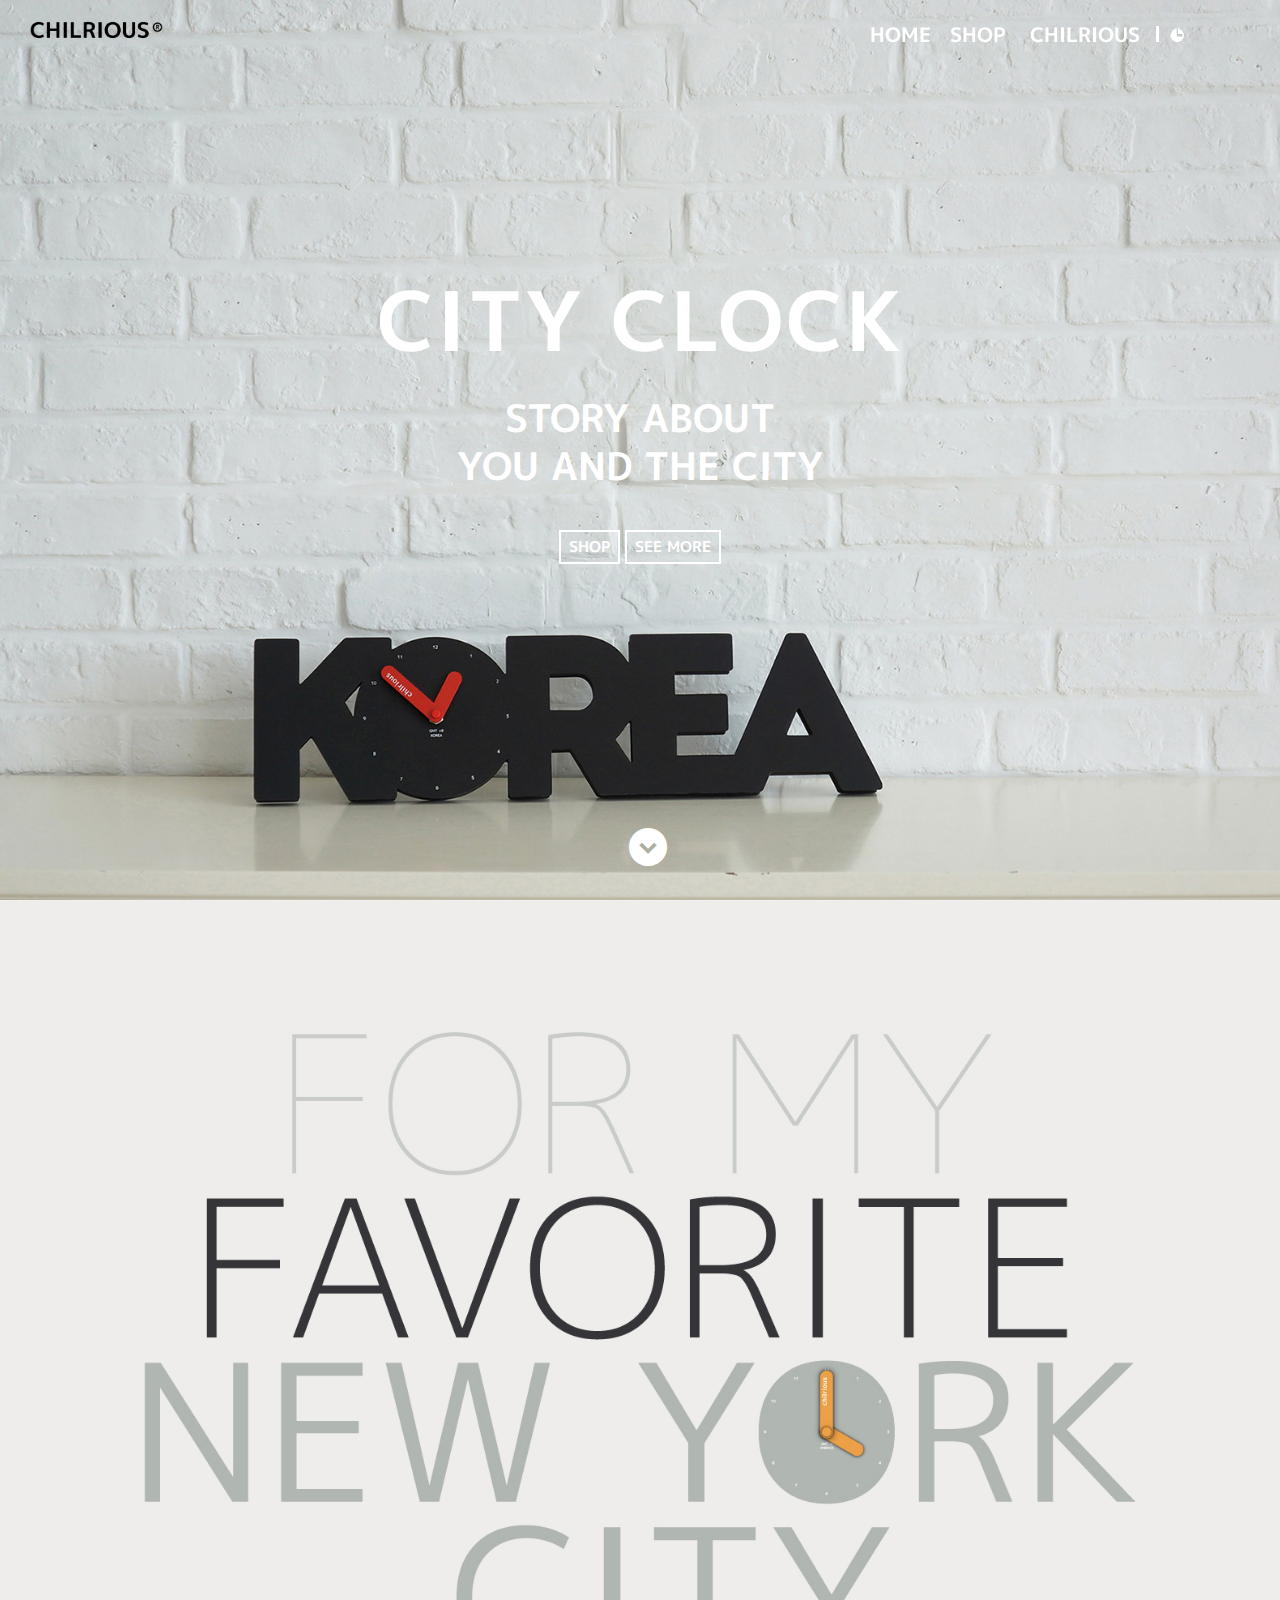
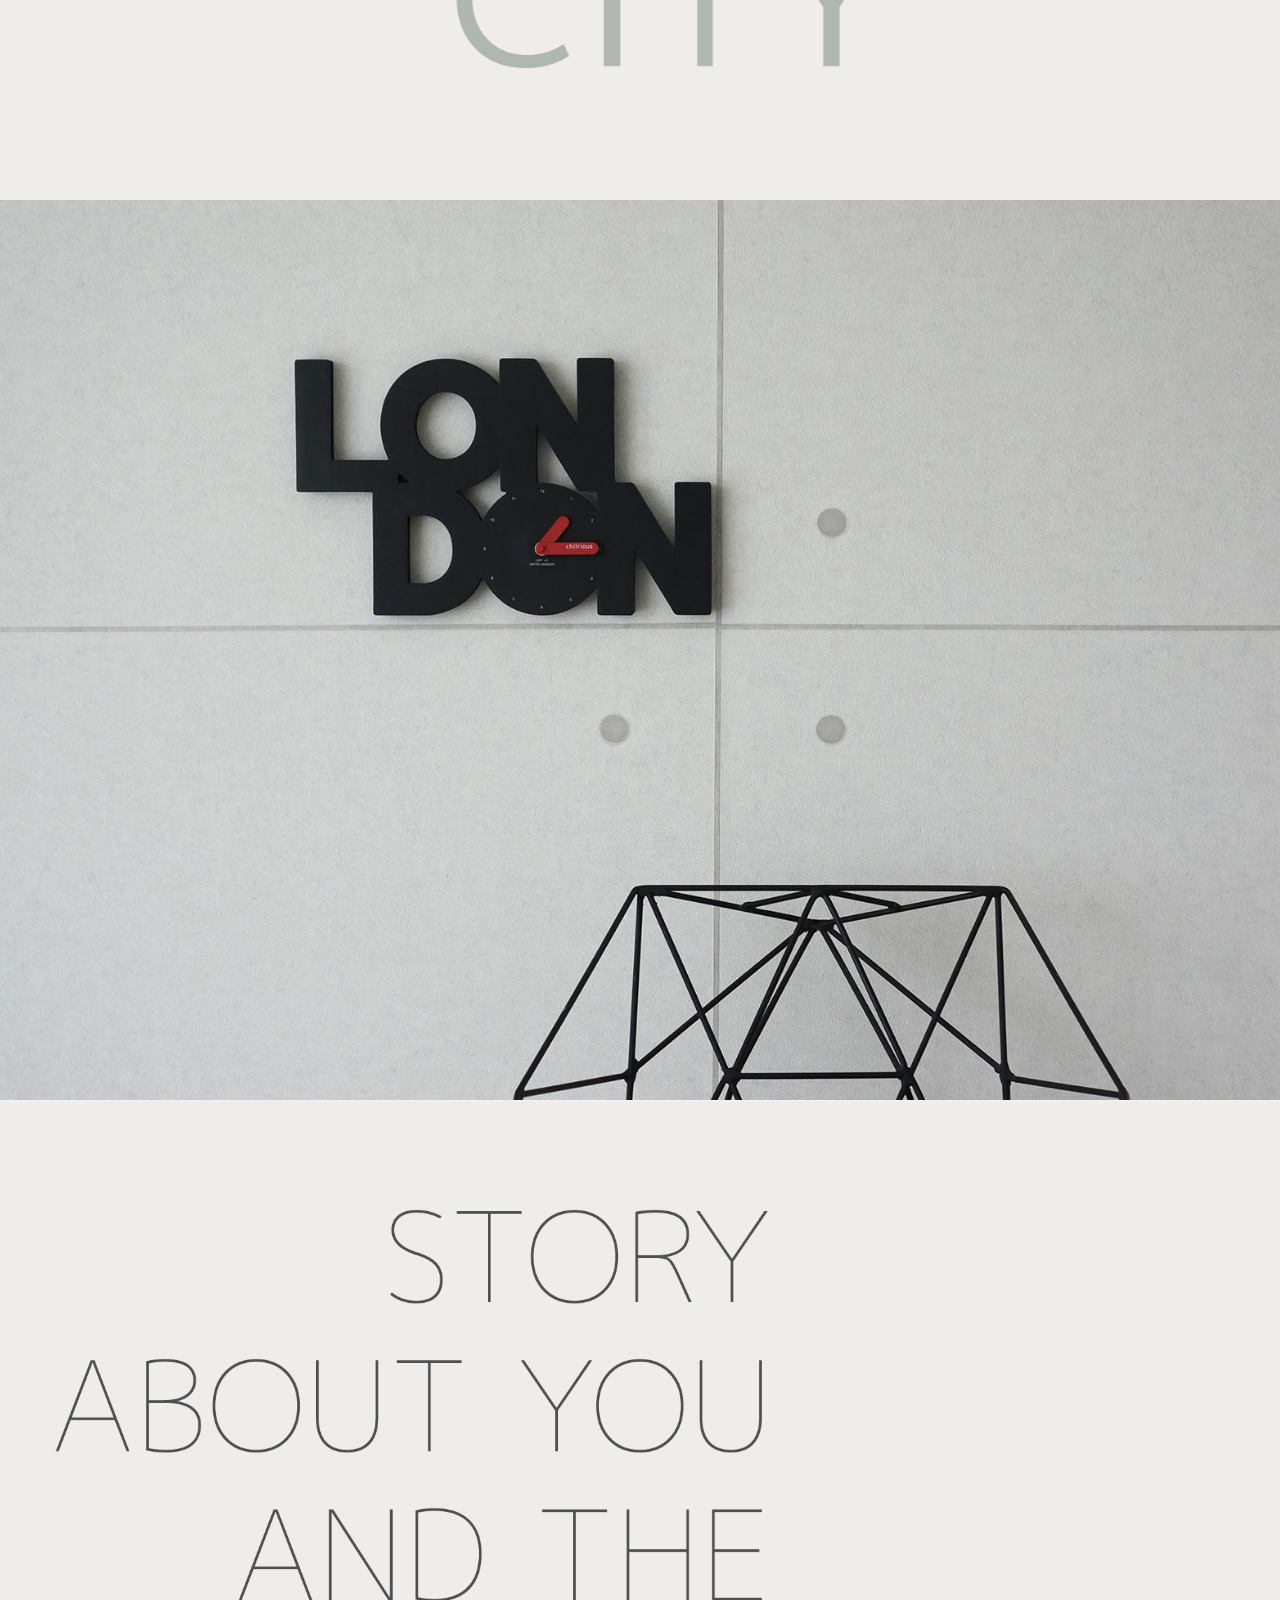
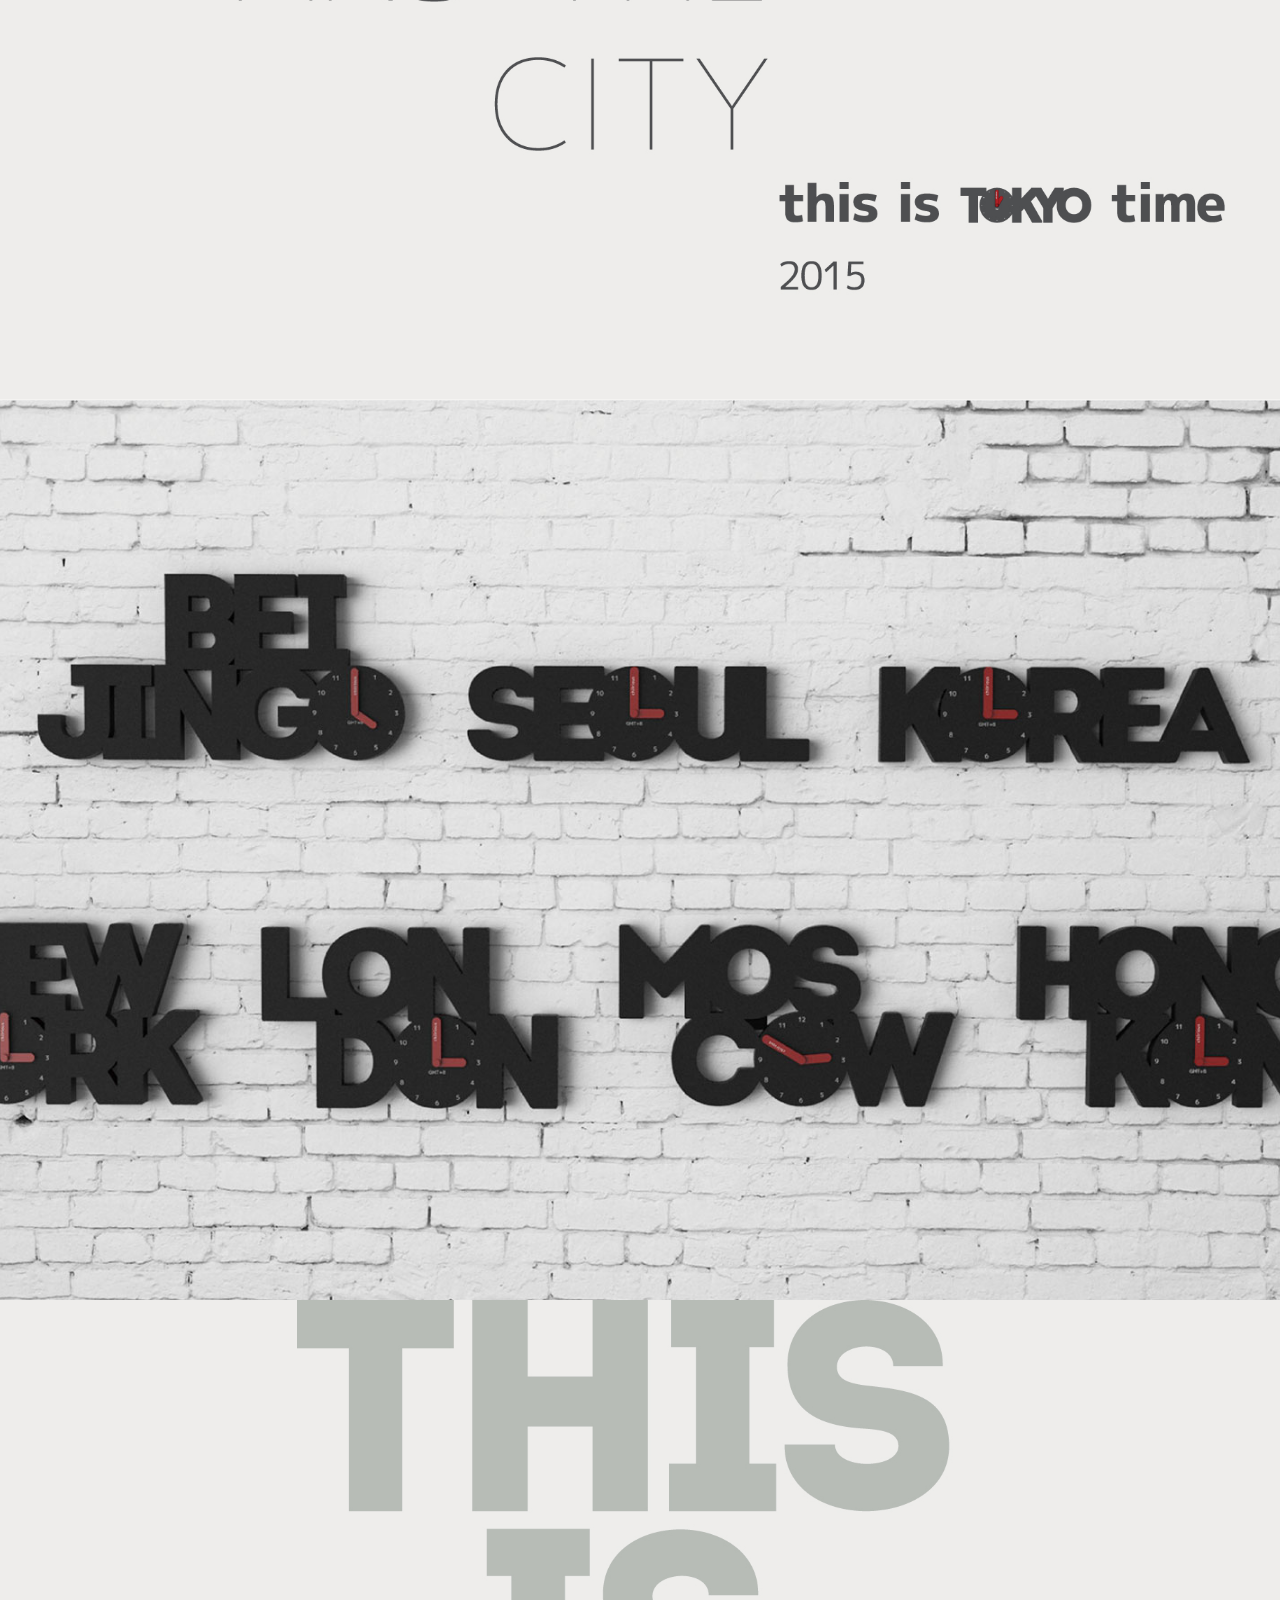
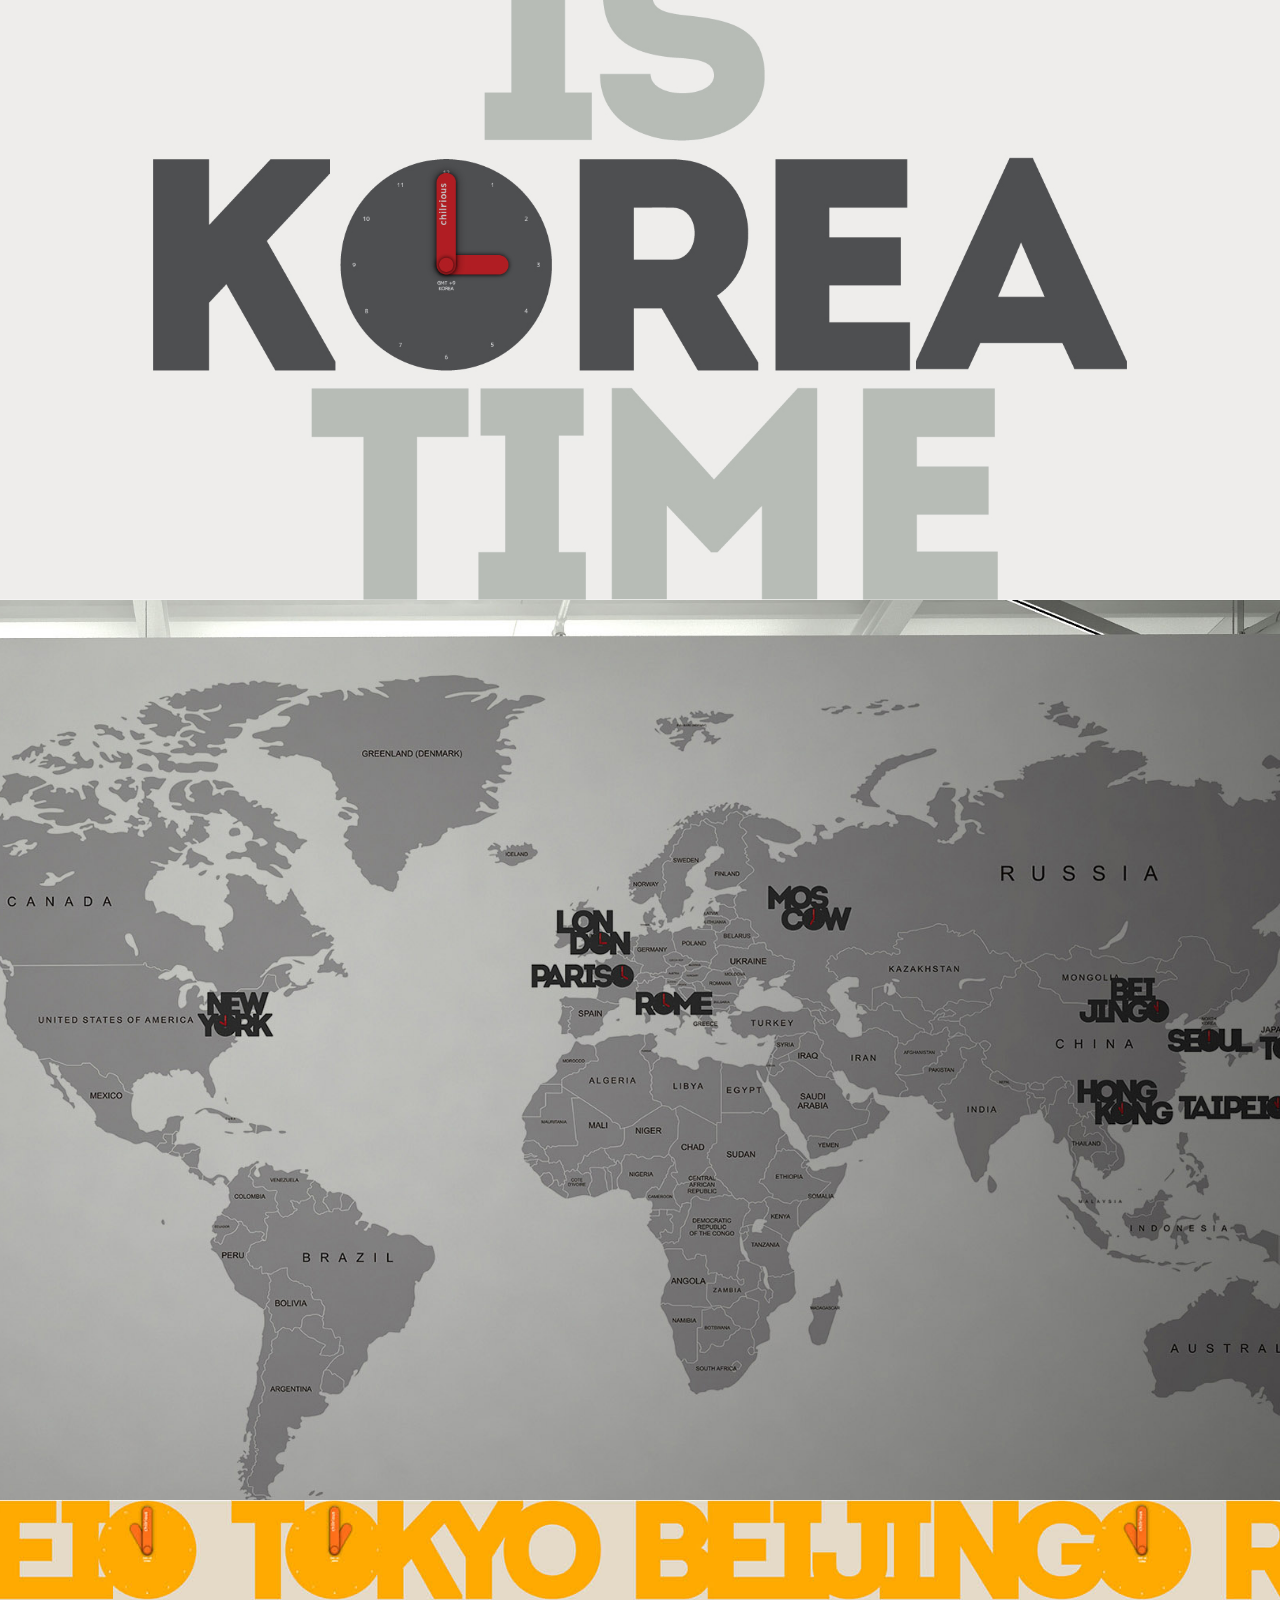
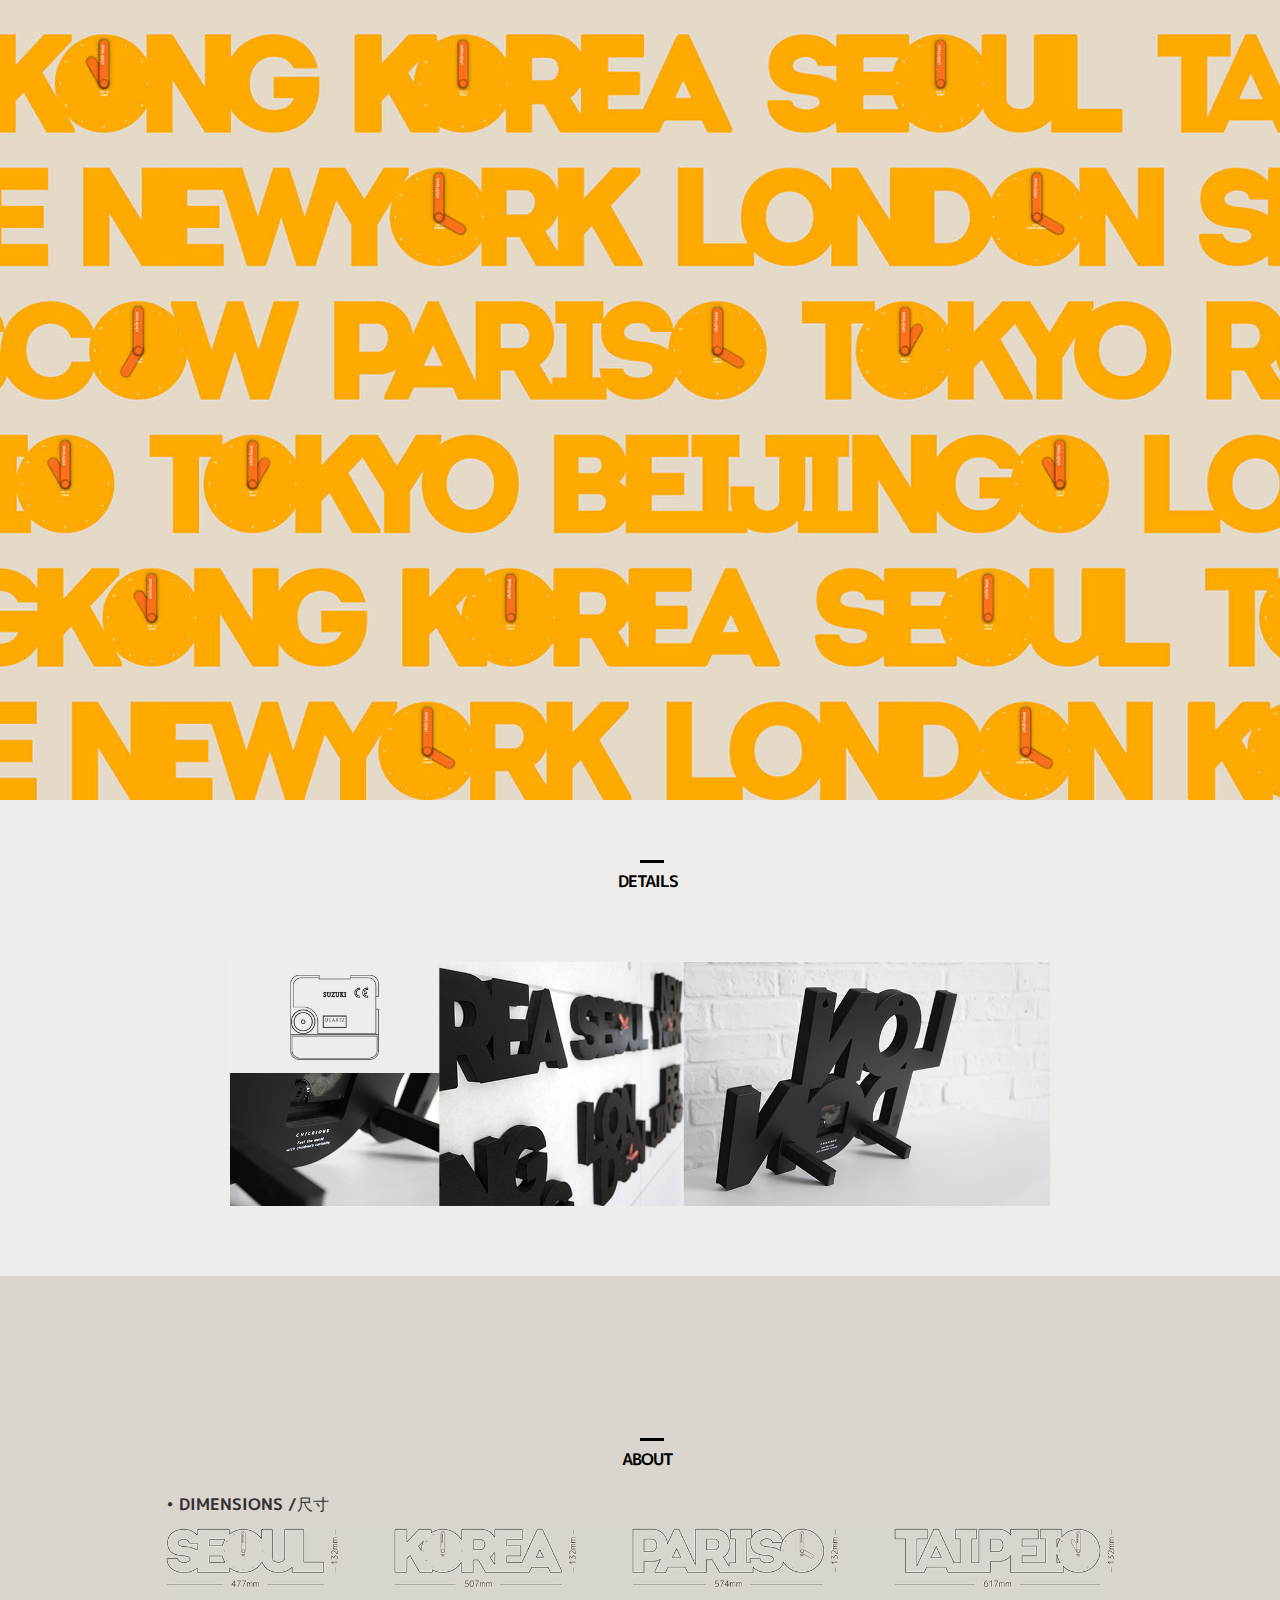
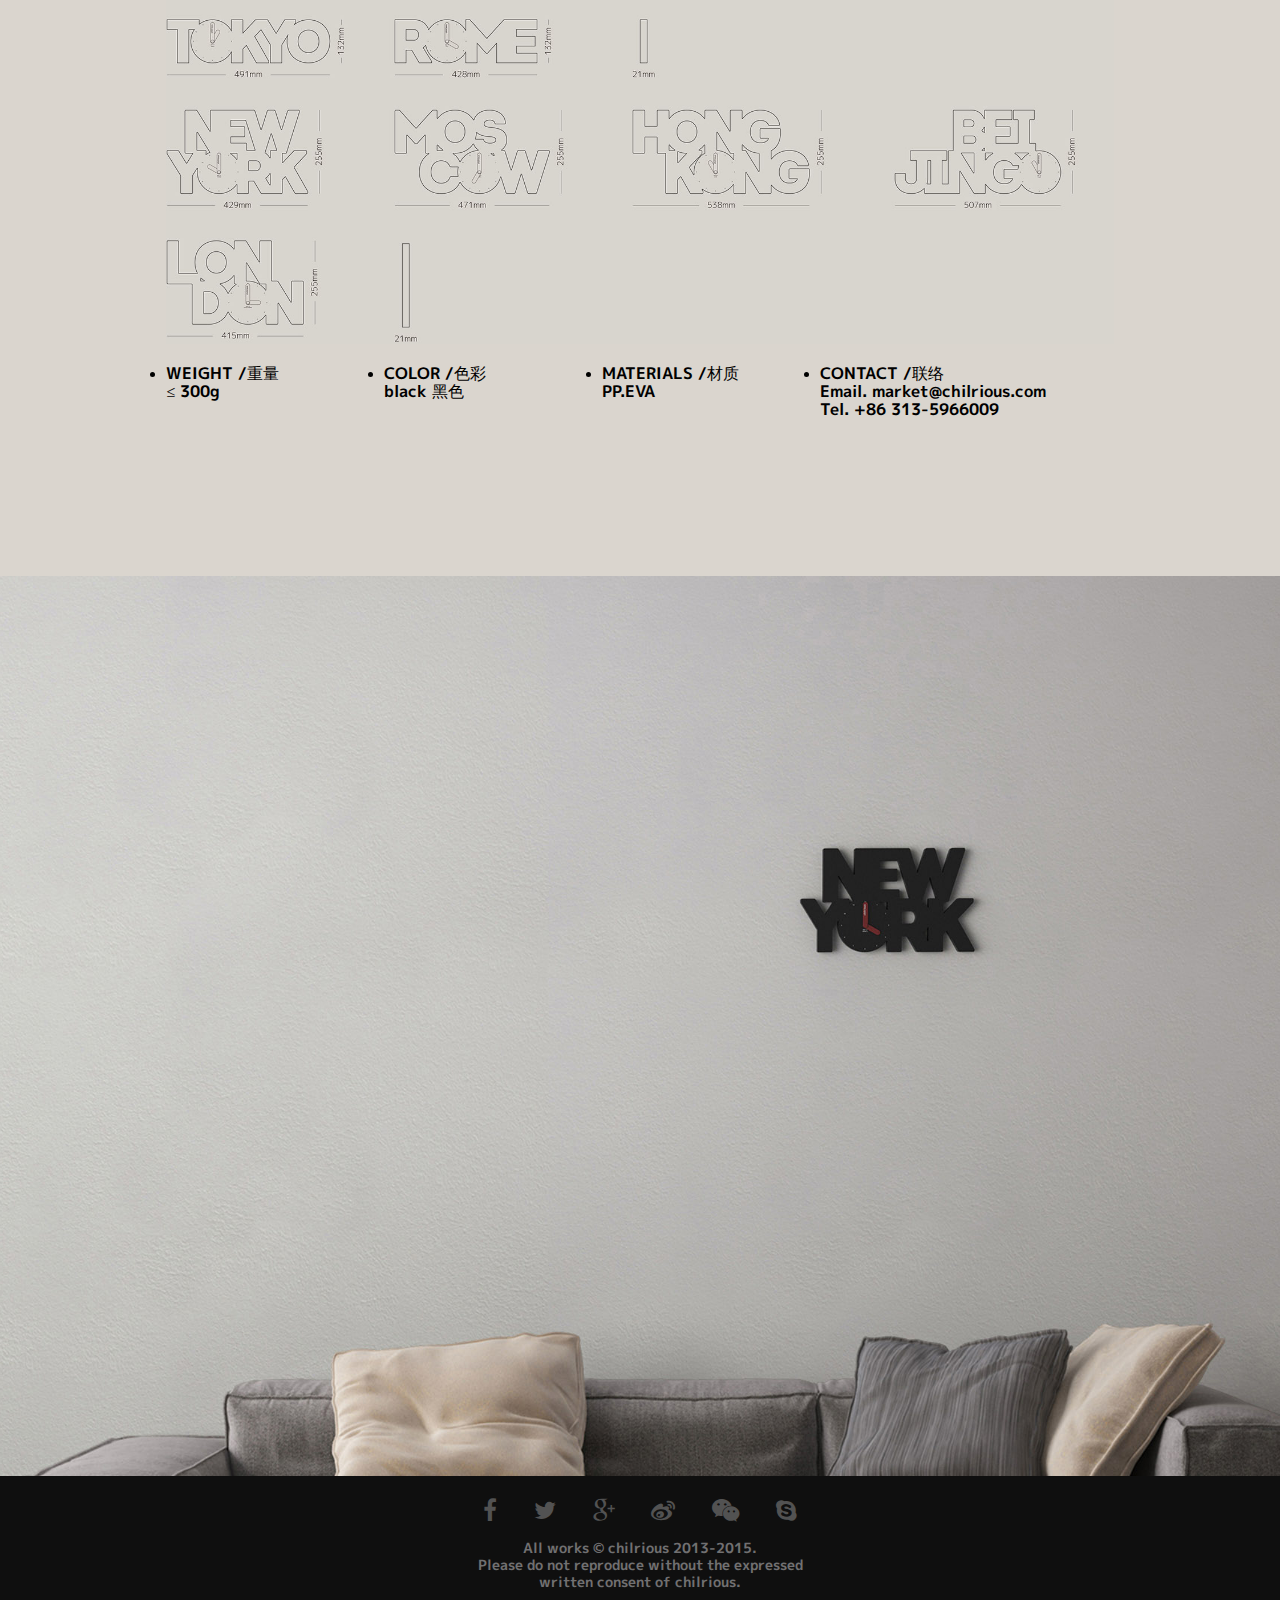
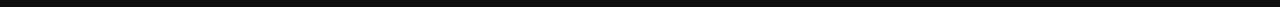
==== cityclock.html @ 3d2ff77b "first commit" ====
<!DOCTYPE html>
<html>
<head>
    <meta charset="UTF-8">
    <title>Chilrious.cityclock</title>
    <meta name="viewport" content="width=device-width, initial-scale=1, maximum-scale=1">

    <link rel="shortcut icon" href="favicon.ico"/>
    <link rel="shortcut icon" href="favicon.jpg"/>

    <link rel="stylesheet" href="styles/fonts.css"/>
    <link rel="stylesheet" href="styles/products.css"/>
    <link rel="stylesheet" href="styles/default.css"/>
    <link rel="stylesheet" href="styles/common.css"/>
</head>
<body>

<header class="product-head">
    <div class="logo"><img src="images/logo.png"></div>
    <ul class="product-navi">
        <li class="go-top"><a href="###">HOME</a></li>
        <li><a href="page.html">SHOP</a></li>
        <li><a href="http://www.chilrious.net">CHILRIOUS</a></li>
        <li><a href="###" class="clock-botton"><img src="images/clock.png"/> </a></li>
    </ul>
</header>

<div class="section section-1">
    <div class="section-1-content">
        <h1>CITY&nbsp;CLOCK</h1>

        <p>STORY ABOUT<br/>YOU AND THE CITY</p>

        <div class="section-1-button">
            <a href="page.html">SHOP</a>
            <a href="http://www.chilrious.net">SEE MORE</a>
        </div>
    </div>
    <p class="scrolldown">
        <a class="smoothscroll"><i class="icon-down-circle"></i></a>
    </p>
</div>
<div class="section section-2"></div>
<div class="section section-3"></div>
<div class="section section-4"></div>
<div class="section section-5"></div>
<div class="section section-6 section-height"></div>
<div class="section section-7"></div>
<div class="section section-8"></div>
<div class="section section-9">
    <h1 class="head-line">&emsp;details</h1>
    <div><img src="images/product-detail.jpg"/></div>
</div>
<div class="section section-10">
    <div class="section-10-content">
        <h1 class="head-line">&emsp;about</h1>
        <h2>&bull; dimensions /尺寸</h2>
        <p><img src="images/dimension-clock.jpg"/></p>
        <ul>
            <li>WEIGHT /重量<br/>&le; 300g</li>
            <li>COLOR /色彩<br/> black 黑色</li>
            <li>MATERIALS /材质<br/>PP.EVA</li>
            <li>CONTACT /联络<br/>Email. market@chilrious.com<br/>Tel. +86 313-5966009</li>

        </ul>
    </div>
</div>
<div class="section section-11 section-bg-bottom"></div>

<footer>

    <div class="row">

        <div class="twelve columns">

            <ul class="social-links">
                <li><a href="###"><i class="fa fa-facebook"></i></a></li>
                <li><a href="###"><i class="fa fa-twitter"></i></a></li>
                <li><a href="###"><i class="fa fa-google-plus"></i></a></li>
                <li><a href="###"><i class="fa fa-weibo"></i></a></li>
                <li><a href="###"><i class="fa fa-wechat"></i></a></li>
                <li><a href="###"><i class="fa fa-skype"></i></a></li>
            </ul>

            <div class="copyright">
                All works © chilrious 2013-2015.<br/>
                Please do not reproduce without the expressed<br/>
                written consent of chilrious.
            </div>

        </div>

        <!--<div id="go-top"><a class="smoothscroll" title="Back to Top" href="#"><i class="icon-up-open"></i></a></div>-->

    </div>

</footer>
<div class="slide-timer" data-switch=false>
    <ul class="timer-list">
    </ul>
</div>

<script src="scripts/jquery-1.10.2.min.js"></script>
<script src="scripts/jquery.fullPage.min.js"></script>
<script src="scripts/product.js"></script>
</body>
</html>
---- styles/fonts.css ----
/* Generated by Font Squirrel (http://www.fontsquirrel.com) */

/*
 * Open Sans
================================================================================ */
@font-face {
    font-family: 'mplus-1p-bold';
    src: url('fonts/mplus/mplus-1p-bold.eot');
    src: url('fonts/mplus/mplus-1p-bold.eot?#iefix') format('embedded-opentype'),
         url('fonts/mplus/mplus-1p-bold.woff') format('woff'),
         url('fonts/mplus/mplus-1p-bold.ttf') format('truetype');
    font-weight: normal;
    font-style: normal;
}



/*
 * FIXED for Font-Face Chrome Rendering
================================================================================ */
@media screen and (-webkit-min-device-pixel-ratio:0) {

   @font-face {
   font-family: 'opensans-semibold';
   src: url('fonts/opensans/OpenSans-Semibold-webfont.svg#open_sanssemibold') format('svg');
   }

   @font-face {
   font-family: 'opensans-bold';
   src: url('fonts/opensans/OpenSans-Bold-webfont.svg#open_sansbold') format('svg');
   }

}
---- styles/products.css ----
html,body {
    height: 100%;
}

body{
    font-family: 'mplus-1p-bold','SimHei';
}


/* section 通用 */
.section{
    width: 100%;
    height: 100%;
    text-align: center;
    background-size: cover;
    background-position: center;
    overflow: hidden;
    background-repeat: no-repeat;
}
.section-height {
    background-size: auto 100%;
}
.section-bg-bottom {
    background-position: center bottom;
}


.section h1{
    font-family: 'mplus-1p-bold','SimHei';
    font-size: 56px;
    color: #fff;
}
.section p{
    font-family: 'mplus-1p-bold','SimHei';
    font-size: 28px;
    line-height: 36px;
    margin-top: 40px;

}

/* section 1 */
.section-1{
    position: relative;
    background-image: url(../images/section-1-bg.jpg);
    color: #fff;
}
.section-1-content {
    position: absolute;
    top:0;
    bottom: 0;
    left: 0;
    right: 0;
    margin: auto;
    height: 300px;
}
.section-1 h1{
    letter-spacing: 2px;
    font-size: 82px;
    color: #fff;
}
.section-1 p {
    margin-top: 52px;
    font-size: 38px;
    line-height: 48px;
}
.section-1 .scrolldown {
    position: absolute;
    bottom: 0;
    left: 50%;
    right: 50%;
}
.section-1 .scrolldown .smoothscroll {
    position: relative;
    left: -19px;
}
.section-1-button{
    margin-top: 40px;
}
.section-1-button a{
    font-family: 'mplus-1p-bold';
    display: inline-block;
    font-weight: 300;
    padding: 0 8px;
    background-color: transparent;
    border: 2px solid #fff;
    color: #fff;
}
.section-1-button button:hover{
    background-color: transparent;
}

/* section 2 */
.section-2{
    background-image: url(../images/section-2-bg.jpg);
    color: #fff;
}
/* section 3 */
.section-3{
    background-image: url(../images/section-3-bg.jpg);
    color: #fff;
}
/* section 4 */
.section-4{
    position: relative;
    background-image: url(../images/section-4-bg.jpg);
    color: #fff;
}
.section-5{
    cursor: pointer;
    background-image: url(../images/section-5-bg.jpg);
}
.section-6{
    cursor: pointer;
    background-image: url(../images/section-6-bg.jpg);
    background-color: #eeedeb;
}
.section-7{
    background-image: url(../images/section-7-bg.jpg);
}
.section-8{
    background-image: url(../images/section-8-bg.jpg);
}
.section-9{
    height: auto;
    background: #eeedeb;
}
.section-9 div {
    width: 64%;
    margin: 60px auto;
}

.section-10{
    display: table;
    background: #dad5ce;
}
.section-10-content {
    display: table-cell;
    vertical-align: middle;
    text-align: left;

    overflow: hidden;
}
.section-10-content>*{
    width: 74%;
    margin-left: auto;
    margin-right: auto;
}

h1.head-line {
    position: relative;
    margin: 60px auto 6px auto;
    font-size: 16px;
    color: #000;
    text-align: center!important;
    text-transform: uppercase;
}
h1.head-line:before {
    position: absolute;
    top: 0;
    left: 50%;
    right: 50%;
    margin: auto;
    display: block;
    content: " ";
    width: 24px;
    height: 3px;
    background-color: #000;
}
.section-10 h1.head-line {
    margin-top: 16px;
}
.section-10 h2 {
    font-size: 16px;
    margin-top: 6px;
    text-transform: uppercase;
    font-family: 'mplus-1p-bold','SimHei';
}
.section-10 p {
    margin-top: 0;
    margin-bottom: 0;
}
.section-10 p img {
    width: 100%;
    height: auto;
}
.section-10 ul {
    list-style-type: disc;
    color: #000;
    font-family: 'mplus-1p-bold','SimHei';
}
.section-10 ul li {
    float: left;
    font-size: 16px;
    width: 23%;
}
.section-10 ul li:last-child {
    width: 30%;
}
.section-11{
    background-image: url(../images/section-11-bg.jpg);
}
/* footer */
body footer{
    width: 100%;
    background-color: #0f0f0f;

}
---- styles/default.css ----
/*
=====================================================================
*   Ceevee v1.0 Default Stylesheet
*   url: styleshout.com
*   03-17-2014
=====================================================================

TOC:
a. Webfonts and Icon fonts
b. Reset
c. Default Styles
   1. Basic
   2. Typography
   3. Links
   4. Images
   5. Buttons
   6. Forms
d. Grid
e. Others
   1. Clearing
   2. Misc

=====================================================================  */

/* ------------------------------------------------------------------ */
/* a. Webfonts and Icon fonts
 ------------------------------------------------------------------ */

@import url("fonts.css");
@import url("fontello/css/fontello.css");
@import url("font-awesome/css/font-awesome.min.css");

/* ------------------------------------------------------------------
/* b. Reset
      Adapted from:
      Normalize.css - https://github.com/necolas/normalize.css/
      HTML5 Doctor Reset - html5doctor.com/html-5-reset-stylesheet/
/* ------------------------------------------------------------------ */

html, body, div, span, object, iframe,
h1, h2, h3, h4, h5, h6, p, blockquote, pre,
abbr, address, cite, code,
del, dfn, em, img, ins, kbd, q, samp,
small, strong, sub, sup, var,
b, i,
dl, dt, dd, ol, ul, li,
fieldset, form, label, legend,
table, caption, tbody, tfoot, thead, tr, th, td,
article, aside, canvas, details, figcaption, figure,
footer, header, hgroup, menu, nav, section, summary,
time, mark, audio, video {
   margin: 0;
   padding: 0;
   border: 0;
   outline: 0;
   font-size: 100%;
   vertical-align: baseline;
   background: transparent;
}

article,aside,details,figcaption,figure,
footer,header,hgroup,menu,nav,section {
   display: block;
}

audio,
canvas,
video {
   display: inline-block;
}

audio:not([controls]) {
   display: none;
   height: 0;
}

[hidden] { display: none; }

code, kbd, pre, samp {
   font-family: monospace, serif;
   font-size: 1em;
}

pre {
   white-space: pre;
   white-space: pre-wrap;
   word-wrap: break-word;
}

blockquote, q { quotes: &#8220 &#8220; }

blockquote:before, blockquote:after,
q:before, q:after {
   content: '';
   content: none;
}

ins {
   background-color: #ff9;
   color: #000;
   text-decoration: none;
}

mark {
   background-color: #A7F4F6;
   color: #555;
}

del { text-decoration: line-through; }

abbr[title], dfn[title] {
   border-bottom: 1px dotted;
   cursor: help;
}

table {
   border-collapse: collapse;
   border-spacing: 0;
}


/* ------------------------------------------------------------------ */
/* c. Default and Basic Styles
      Adapted from:
      Skeleton CSS Framework - http://www.getskeleton.com/
      Typeplate Typographic Starter Kit - http://typeplate.com/
/* ------------------------------------------------------------------ */

/*  1. Basic  ------------------------------------------------------- */

*,
*:before,
*:after {
   -moz-box-sizing: border-box;
   -webkit-box-sizing: border-box;
   box-sizing: border-box;
}

html {
   font-size: 62.5%;
   -webkit-font-smoothing: antialiased;
}

body {
   background: #fff;
   font-family: 'opensans-regular', sans-serif;
   font-weight: normal;
   font-size: 15px;
   line-height: 30px;
	color: #838C95;

   -webkit-font-smoothing: antialiased; /* Fix for webkit rendering */
	-webkit-text-size-adjust: 100%;
}

/*  2. Typography
       Vertical rhythm with leading derived from 6
--------------------------------------------------------------------- */

h1, h2, h3, h4, h5, h6 {
   color: #313131;
	font-family: 'mplus-1p-bold', sans-serif;
   font-weight: normal;
}
h1 a, h2 a, h3 a, h4 a, h5 a, h6 a { font-weight: inherit; }
h1 { font-size: 38px; line-height: 42px; margin-bottom: 12px; letter-spacing: -1px; }
h2 { font-size: 28px; line-height: 36px; margin-bottom: 6px; }
h3 { font-size: 22px; line-height: 30px; margin-bottom: 12px; }
h4 { font-size: 20px; line-height: 30px; margin-bottom: 6px; }
h5 { font-size: 18px; line-height: 30px; }
h6 { font-size: 14px; line-height: 30px; }
.subheader { }

p { margin: 0 0 30px 0; }
p img { margin: 0; }
p.lead {
   font: 19px/36px 'opensans-light', sans-serif;
   margin-bottom: 18px;
}

/* for 'em' and 'strong' tags, font-size and line-height should be same with
the body tag due to rendering problems in some browsers */
em { font: 15px/30px 'opensans-italic', sans-serif; }
strong, b { font: 15px/30px 'opensans-bold', sans-serif; }
small { font-size: 11px; line-height: inherit; }

/*	Blockquotes */
blockquote {
   margin: 30px 0px;
   padding-left: 40px;
   position: relative;
}
blockquote:before {
   content: "\201C";
   opacity: 0.45;
   font-size: 80px;
   line-height: 0px;
   margin: 0;
   font-family: arial, sans-serif;

   position: absolute;
   top:  30px;
	left: 0;
}
blockquote p {
   font-family: 'librebaskerville-italic', serif;
   padding: 0;
   font-size: 18px;
   line-height: 36px;
}
blockquote cite {
   display: block;
   font-size: 12px;
   font-style: normal;
   line-height: 18px;
}
blockquote cite:before { content: "\2014 \0020"; }
blockquote cite a,
blockquote cite a:visited { color: #8B9798; border: none }

/* ---------------------------------------------------------------------
/*  Pull Quotes Markup
/*
    <aside class="pull-quote">
		<blockquote>
			<p></p>
		</blockquote>
	 </aside>
/*
/* --------------------------------------------------------------------- */
.pull-quote {
   position: relative;
	padding: 18px 30px 18px 0px;
}
.pull-quote:before,
.pull-quote:after {
	height: 1em;
	opacity: 0.45;
	position: absolute;
	font-size: 80px;
   font-family: Arial, Sans-Serif;
}
.pull-quote:before {
	content: "\201C";
	top:  33px;
	left: 0;
}
.pull-quote:after {
	content: '\201D';
	bottom: -33px;
	right: 0;
}
.pull-quote blockquote {
   margin: 0;
}
.pull-quote blockquote:before {
   content: none;
}

/* Abbreviations */
abbr {
   font-family: 'opensans-bold', sans-serif;
	font-variant: small-caps;
	text-transform: lowercase;
   letter-spacing: .5px;
	color: gray;
}
abbr:hover { cursor: help; }

/* drop cap */
.drop-cap:first-letter {
	float: left;
	margin: 0;
	padding: 14px 6px 0 0;
	font-size: 84px;
	font-family: /* Copperplate */ 'opensans-bold', sans-serif;
   line-height: 60px;
	text-indent: 0;
	background: transparent;
	color: inherit;
}

hr { border: solid #E3E3E3; border-width: 1px 0 0; clear: both; margin: 11px 0 30px; height: 0; }


/*  3. Links  ------------------------------------------------------- */

a {
   text-decoration: none;
   outline: 0;
   color: #fff;

   -webkit-transition: color .3s ease-in-out;
   -moz-transition: color .3s ease-in-out;
   -o-transition: color .3s ease-in-out;
   transition: color .3s ease-in-out;
}
a:hover { color: #313131; }
p a, p a:visited { line-height: inherit; }


/*  4. List  --------------------------------------------------------- */

ul, ol { margin-bottom: 24px; margin-top: 12px; }
ul { list-style: none outside; }
ol { list-style: decimal; }
ol, ul.square, ul.circle, ul.disc { margin-left: 30px; }
ul.square { list-style: square outside; }
ul.circle { list-style: circle outside; }
ul.disc { list-style: disc outside; }
ul ul, ul ol,
ol ol, ol ul { margin: 6px 0 6px 30px; }
ul ul li, ul ol li,
ol ol li, ol ul li { margin-bottom: 6px; }
li { line-height: 18px; margin-bottom: 12px; }
ul.large li { }
li p { }

/* ---------------------------------------------------------------------
/*  Stats Tab Markup

    <ul class="stats-tabs">
		<li><a href="#">[value]<b>[name]</b></a></li>
	 </ul>

    Extend this object into your markup.
/*
/* --------------------------------------------------------------------- */
.stats-tabs {
   padding: 0;
   margin: 24px 0;
}
.stats-tabs li {
	display: inline-block;
	margin: 0 10px 18px 0;
	padding: 0 10px 0 0;
	border-right: 1px solid #ccc;
}
.stats-tabs li:last-child {
	margin: 0;
	padding: 0;
	border: none;
}
.stats-tabs li a {
	display: inline-block;
	font-size: 22px;
	font-family: 'opensans-bold', sans-serif;
   border: none;
   color: #313131;
}
.stats-tabs li a:hover {
   color:#11ABB0;
}
.stats-tabs li a b {
	display: block;
	margin: 6px 0 0 0;
	font-size: 13px;
	font-family: 'opensans-regular', sans-serif;
   color: #8B9798;
}

/* definition list */
dl { margin: 12px 0; }
dt { margin: 0; color:#11ABB0; }
dd { margin: 0 0 0 20px; }

/* Lining Definition Style Markup */
.lining dt,
.lining dd {
	display: inline;
	margin: 0;
}
.lining dt + dt:before,
.lining dd + dt:before {
	content: "\A";
	white-space: pre;
}
.lining dd + dd:before {
	content: ", ";
}
.lining dd:before {
	content: ": ";
	margin-left: -0.2em;
}

/* Dictionary Definition Style Markup */
.dictionary-style dt {
	display: inline;
	counter-reset: definitions;
}
.dictionary-style dt + dt:before {
	content: ", ";
	margin-left: -0.2em;
}
.dictionary-style dd {
	display: block;
	counter-increment: definitions;
}
.dictionary-style dd:before {
	content: counter(definitions, decimal) ". ";
}

/* Pagination */
.pagination {
   margin: 36px auto;
   text-align: center;
}
.pagination ul li {
   display: inline-block;
   margin: 0;
   padding: 0;
}
.pagination .page-numbers {
   font: 15px/18px 'opensans-bold', sans-serif;
   display: inline-block;
   padding: 6px 10px;
   margin-right: 3px;
   margin-bottom: 6px;
	color: #6E757C;
	background-color: #E6E8EB;

	-webkit-transition: all 200ms ease-in-out;
	-moz-transition: all 200ms ease-in-out;
	-o-transition: all 200ms ease-in-out;
	-ms-transition: all 200ms ease-in-out;
	transition: all 200ms ease-in-out;

   -moz-border-radius: 3px;
   -webkit-border-radius: 3px;
   -khtml-border-radius: 3px;
	border-radius: 3px;
}
.pagination .page-numbers:hover {
   background: #838A91;
   color: #fff;
}
.pagination .current,
.pagination .current:hover {
   background-color: #11ABB0;
   color: #fff;
}
.pagination .inactive,
.pagination .inactive:hover {
   background-color: #E6E8EB;
	color: #A9ADB2;
}
.pagination .prev, .pagination .next {}

/*  5. Images  --------------------------------------------------------- */

img {
   max-width: 100%;
   height: auto;
}
img.pull-right { margin: 12px 0px 0px 18px; }
img.pull-left { margin: 12px 18px 0px 0px; }

/*  6. Buttons  --------------------------------------------------------- */

.button,
.button:visited,
button,
input[type="submit"],
input[type="reset"],
input[type="button"] {
   font: 16px/30px 'opensans-bold', sans-serif;
   background: #11ABB0;
   display: inline-block;
	text-decoration: none;
   letter-spacing: 0;
   color: #fff;
	padding: 12px 20px;
	margin-bottom: 18px;
   border: none;
   cursor: pointer;
   height: auto;

   -webkit-transition: all .2s ease-in-out;
	-moz-transition: all .2s ease-in-out;
	-o-transition: all .2s ease-in-out;
	-ms-transition: all .2s ease-in-out;
	transition: all .2s ease-in-out;

   -moz-border-radius: 3px;
   -webkit-border-radius: 3px;
   -khtml-border-radius: 3px;
   border-radius: 3px;
}

.button:hover,
button:hover,
input[type="submit"]:hover,
input[type="reset"]:hover,
input[type="button"]:hover {
   background: #3d4145;
   color: #fff;
}

.button:active,
button:active,
input[type="submit"]:active,
input[type="reset"]:active,
input[type="button"]:active {
   background: #3d4145;
   color: #fff;
}

.button.full-width,
button.full-width,
input[type="submit"].full-width,
input[type="reset"].full-width,
input[type="button"].full-width {
	width: 100%;
	padding-left: 0 !important;
	padding-right: 0 !important;
	text-align: center;
}

/* Fix for odd Mozilla border & padding issues */
button::-moz-focus-inner,
input::-moz-focus-inner {
    border: 0;
    padding: 0;
}


/*  7. Forms  --------------------------------------------------------- */

form { margin-bottom: 24px; }
fieldset { margin-bottom: 24px; }

input[type="text"],
input[type="password"],
input[type="email"],
textarea,
select {
   display: block;
   padding: 18px 15px;
   margin: 0 0 24px 0;
   border: 0;
   outline: none;
   vertical-align: middle;
   min-width: 225px;
	max-width: 100%;
   font-size: 15px;
   line-height: 24px;
	color: #647373;
	background: #D3D9D9;

}

/* select { padding: 0;
   width: 220px;
   } */

input[type="text"]:focus,
input[type="password"]:focus,
input[type="email"]:focus,
textarea:focus {
   color: #B3B7BC;
	background-color: #3d4145;
}

textarea { min-height: 220px; }

label,
legend {
   font: 16px/24px 'opensans-bold', sans-serif;
	margin: 12px 0;
   color: #3d4145;
   display: block;
}
label span,
legend span {
	color: #8B9798;
   font: 14px/24px 'opensans-regular', sans-serif;
}

input[type="checkbox"],
input[type="radio"] {
    font-size: 15px;
    color: #737373;
}

input[type="checkbox"] { display: inline; }

/* ------------------------------------------------------------------ */
/* d. Grid
---------------------------------------------------------------------
   gutter = 40px.
/* ------------------------------------------------------------------ */

/* default
--------------------------------------------------------------- */
.row {
   width: 96%;
   max-width: 1020px;
   margin: 0 auto;
}
/* fixed width for IE8 */
.ie .row { width: 1000px ; }

.narrow .row { max-width: 980px; }

.row .row { width: auto; max-width: none; margin: 0 -20px; }

/* row clearing */
.row:before,
.row:after {
    content: " ";
    display: table;
}
.row:after {
    clear: both;
}

.column, .columns {
   position: relative;
   padding: 0 20px;
   min-height: 1px;
   float: left;
}
.column.centered, .columns.centered  {
    float: none;
    margin: 0 auto;
}

/* removed gutters */
.row.collapsed > .column,
.row.collapsed > .columns,
.column.collapsed, .columns.collapsed  { padding: 0; }

[class*="column"] + [class*="column"]:last-child { float: right; }
[class*="column"] + [class*="column"].end { float: right; }

/* column widths */
.row .one         { width: 8.33333%; }
.row .two         { width: 16.66667%; }
.row .three       { width: 25%; }
.row .four        { width: 33.33333%; }
.row .five        { width: 41.66667%; }
.row .six         { width: 50%; }
.row .seven       { width: 58.33333%; }
.row .eight       { width: 66.66667%; }
.row .nine        { width: 75%; }
.row .ten         { width: 83.33333%; }
.row .eleven      { width: 91.66667%; }
.row .twelve      { width: 100%; }

/* Offsets */
.row .offset-1    { margin-left: 8.33333%; }
.row .offset-2    { margin-left: 16.66667%; }
.row .offset-3    { margin-left: 25%; }
.row .offset-4    { margin-left: 33.33333%; }
.row .offset-5    { margin-left: 41.66667%; }
.row .offset-6    { margin-left: 50%; }
.row .offset-7    { margin-left: 58.33333%; }
.row .offset-8    { margin-left: 66.66667%; }
.row .offset-9    { margin-left: 75%; }
.row .offset-10   { margin-left: 83.33333%; }
.row .offset-11   { margin-left: 91.66667%; }

/* Push/Pull */
.row .push-1      { left: 8.33333%; }
.row .pull-1      { right: 8.33333%; }
.row .push-2      { left: 16.66667%; 	}
.row .pull-2      { right: 16.66667%; }
.row .push-3      { left: 25%; }
.row .pull-3      { right: 25%;	}
.row .push-4      { left: 33.33333%; }
.row .pull-4      { right: 33.33333%; }
.row .push-5      { left: 41.66667%; }
.row .pull-5      { right: 41.66667%; }
.row .push-6      { left: 50%; }
.row .pull-6      { right: 50%; }
.row .push-7      { left: 58.33333%; }
.row .pull-7      { right: 58.33333%; }
.row .push-8      { left: 66.66667%; 	}
.row .pull-8      { right: 66.66667%; }
.row .push-9      { left: 75%; }
.row .pull-9      { right: 75%; }
.row .push-10     { left: 83.33333%; }
.row .pull-10     { right: 83.33333%; }
.row .push-11     { left: 91.66667%; }
.row .pull-11     { right: 91.66667%; }

/* block grids
--------------------------------------------------------------------- */
.bgrid-sixths [class*="column"]   { width: 16.66667%; }
.bgrid-quarters [class*="column"] { width: 25%; }
.bgrid-thirds [class*="column"]   { width: 33.33333%; }
.bgrid-halves [class*="column"]   { width: 50%; }

[class*="bgrid"] [class*="column"] + [class*="column"]:last-child { float: left; }

/* Left clearing for block grid columns - columns that changes width in
different screen sizes. Allows columns with different heights to align
properly.
--------------------------------------------------------------------- */
.first { clear: left; }   /* first column in default screen */
.s-first { clear: none; } /* first column in smaller screens */

/* smaller screens
--------------------------------------------------------------- */
@media only screen and (max-width: 900px) {

   /* block grids on small screens */
   .s-bgrid-sixths [class*="column"]   { width: 16.66667%; }
   .s-bgrid-quarters [class*="column"] { width: 25%; }
   .s-bgrid-thirds [class*="column"]   { width: 33.33333%; }
   .s-bgrid-halves [class*="column"]   { width: 50%; }

   /* block grids left clearing */
   .first { clear: none; }
   .s-first { clear: left; }

}

/* mobile wide/smaller tablets
--------------------------------------------------------------- */
@media only screen and (max-width: 767px) {

   .row {
	   width: 460px;
	   margin: 0 auto;
      padding: 0;
	}
   .column, .columns {
	   width: auto !important;
	   float: none;
	   margin-left: 0;
	   margin-right: 0;
      padding: 0 30px;
   }
   .row .row { width: auto; max-width: none; margin: 0 -30px; }

   [class*="column"] + [class*="column"]:last-child { float: none; }
   [class*="bgrid"] [class*="column"] + [class*="column"]:last-child { float: none; }

   /* Offsets */
   .row .offset-1    { margin-left: 0%; }
   .row .offset-2    { margin-left: 0%; }
   .row .offset-3    { margin-left: 0%; }
   .row .offset-4    { margin-left: 0%; }
   .row .offset-5    { margin-left: 0%; }
   .row .offset-6    { margin-left: 0%; }
   .row .offset-7    { margin-left: 0%; }
   .row .offset-8    { margin-left: 0%; }
   .row .offset-9    { margin-left: 0%; }
   .row .offset-10   { margin-left: 0%; }
   .row .offset-11   { margin-left: 0%; }
}

/* mobile narrow
--------------------------------------------------------------- */
@media only screen and (max-width: 460px) {

   .row { width: auto; }

}

/* larger screens
--------------------------------------------------------------- */
@media screen and (min-width: 1200px) {

   .wide .row { max-width: 1180px; }

}

/* ------------------------------------------------------------------ */
/* e. Others
/* ------------------------------------------------------------------ */

/*  1. Clearing
    (http://nicolasgallagher.com/micro-clearfix-hack/
--------------------------------------------------------------------- */

.cf:before,
.cf:after {
    content: " ";
    display: table;
}
.cf:after {
    clear: both;
}

/*  2. Misc -------------------------------------------------------- */

.remove-bottom { margin-bottom: 0 !important; }
.half-bottom { margin-bottom: 12px !important; }
.add-bottom { margin-bottom: 24px !important; }
.no-border { border: none; }

.text-center  { text-align: center !important; }
.text-left    { text-align: left !important; }
.text-right   { text-align: right !important; }
.pull-left    { float: left !important; }
.pull-right   { float: right !important; }
.align-center {
	margin-left: auto !important;
	margin-right: auto !important;
	text-align: center !important;
}
---- styles/common.css ----
/*--  carousel  --*/
.carousel-area {
    position: relative;
    width: 100%;
    overflow: hidden;
    -webkit-transition: all 0.6s ease-in-out;
    -moz-transition: all 0.6s ease-in-out;
    -ms-transition: all 0.6s ease-in-out;
    -o-transition: all 0.6s ease-in-out;
    transition: all 0.6s ease-in-out;
}
.carousel-list {
    position: relative;
    left: 0;
    width: 9999px;
    margin: 0;
    -webkit-transition: left 0.6s ease-in-out;
    -moz-transition: left 0.6s ease-in-out;
    -ms-transition: left 0.6s ease-in-out;
    -o-transition: left 0.6s ease-in-out;
    transition: left 0.6s ease-in-out;
}
.carousel-list li {
    float: left;
    width: 550px;
}
.carousel-dot {
    position: absolute;
    bottom: 10px;
    left: 40%;
    margin: auto;
}
.carousel-dot li {
    display: inline-block;
    width: 12px;
    height: 12px;
    margin-left: 18px;
    border-radius: 6px;
    border: 1px solid #fff;
    cursor: pointer;
    -webkit-transition: background-color 0.4s ease-in-out;
    -moz-transition: background-color 0.4s ease-in-out;
    -ms-transition: background-color 0.4s ease-in-out;
    -o-transition: background-color 0.4s ease-in-out;
    transition: background-color 0.4s ease-in-out;
}
.carousel-dot .active {
    background-color: #fff;
}

/* ------------------------------------------------------------------ */
/* i. Footer
/* ------------------------------------------------------------------ */

footer {
    padding-top: 20px;
    padding-bottom: 16px;
    color: #303030;
    font-size: 14px;
    text-align: center;
    position: relative;
}

footer a, footer a:visited { color: #525252; }
footer a:hover, footer a:focus { color: #fff; }

/* copyright */
footer .copyright {
    margin: 0;
    padding: 0;
    font-family:'mplus-1p-bold';
}

footer .copyright{
    font-size: 14px;
    line-height: 17px;
    color: #717071;
}
/* social links */
footer .social-links {
    margin: 0 0 14px 0;
    padding: 0;
    font-size: 24px;
}
footer .social-links li {
    display: inline-block;
    margin: 0 0 0 30px;
    padding: 0;
    color: #F06000;
}

footer .social-links li:first-child { margin-left: 0; }




.product-head{
    position: fixed;
    top: 20px;
    left: 0;
    width: 100%;
    height: 30px;
    z-index: 9;
}
.product-head .logo{
    float: left;
    width: 160px;
    height: 23px;
    margin-left: 30px;
    cursor: pointer;
}
.product-head .logo img{
    height: 100%;
}
.product-head .product-navi{
    float: right;
    margin: 0 30px 0 0;
}
.product-navi li{
    position: relative;
    float: left;
    width: 80px;
    height: 30px;
    line-height: 30px;
    font-size: 20px;
    font-family: 'mplus-1p-bold','SimHei';
    color: #fff;
}
.product-navi li a:hover {
    color: #0f0f0f;
}
.product-navi li:nth-child(3) {
    width: 140px;
}
.product-navi li:last-child:before{
    content: '';
    display: block;
    position: absolute;
    left: -14px;
    top: 6px;
    width: 3px;
    height: 16px;
    background-color: #fff;
}
.product-navi a{
    display: block;
    width: 100%;
    height: 100%;
    color: #fff;
}
.product-navi a img{
    width: 14px;
    height: 14px;
}



/*-------------------------------------------------*/

/* slice part */
/* 划出层 */
.slide-timer {
    position: fixed;
    top: 0;
    right: -400px;
    bottom: 0;
    width: 400px;
    height: 100%;
    font-weight: 100;
    font-size: 14px;
    line-height: 24px;
    color: #fff;
    background-color: rgba(30, 30, 30, 0.4);
    z-index: 99;
    -webkit-transition: right 1000ms ease-in-out;
    -moz-transition: right 1000ms ease-in-out;
    transition: right 1000ms ease-in-out;
}
.timer-list {
    position: absolute;
    top: 0;
    left: 0;
    right: 0;
    bottom: 0;
    font-family: 'mplus-1p-bold', 'SimHei';
    width: 360px;
    height: 560px;
    margin: auto;
}
.timer-list li {
    float: left;
    width: 170px;
    margin: 0 0 25px 10px;
}
.timer-list p {
    margin: 0 14px;
}
.timer-list p.city {
    text-transform: uppercase;
}


/*----------------------------------------*/
/* 下滑箭头 */
/* scrolldown link */
header .scrolldown a {
    position: absolute;
    bottom: 30px;
    left: 50%;
    margin-left: -29px;
    color: #fff;
    display: block;
    height: 42px;
    width: 42px;
    font-size: 42px;
    line-height: 42px;
    border-radius: 100%;
    -webkit-transition: all .3s ease-in-out;
    -moz-transition: all .3s ease-in-out;
    -o-transition: all .3s ease-in-out;
    transition: all .3s ease-in-out;
}
header .scrolldown a:hover { color: #11ABB0; }
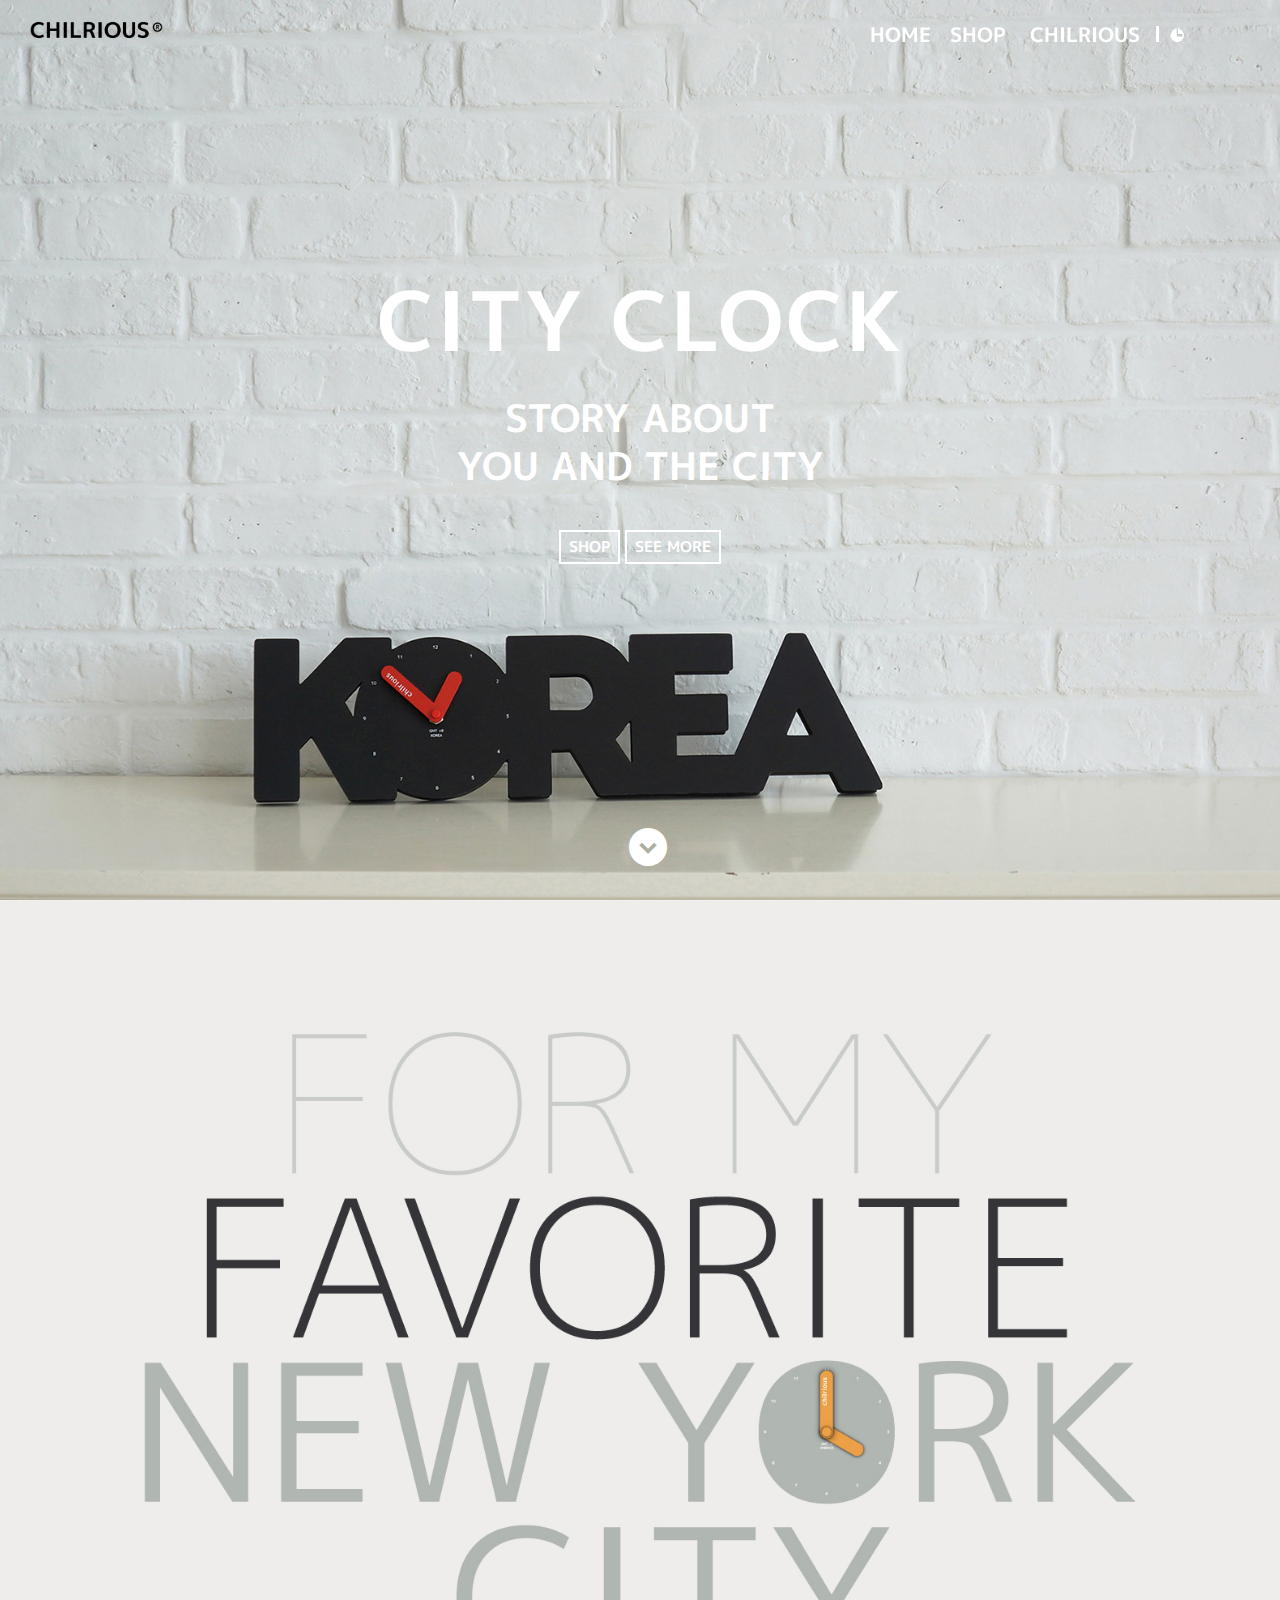
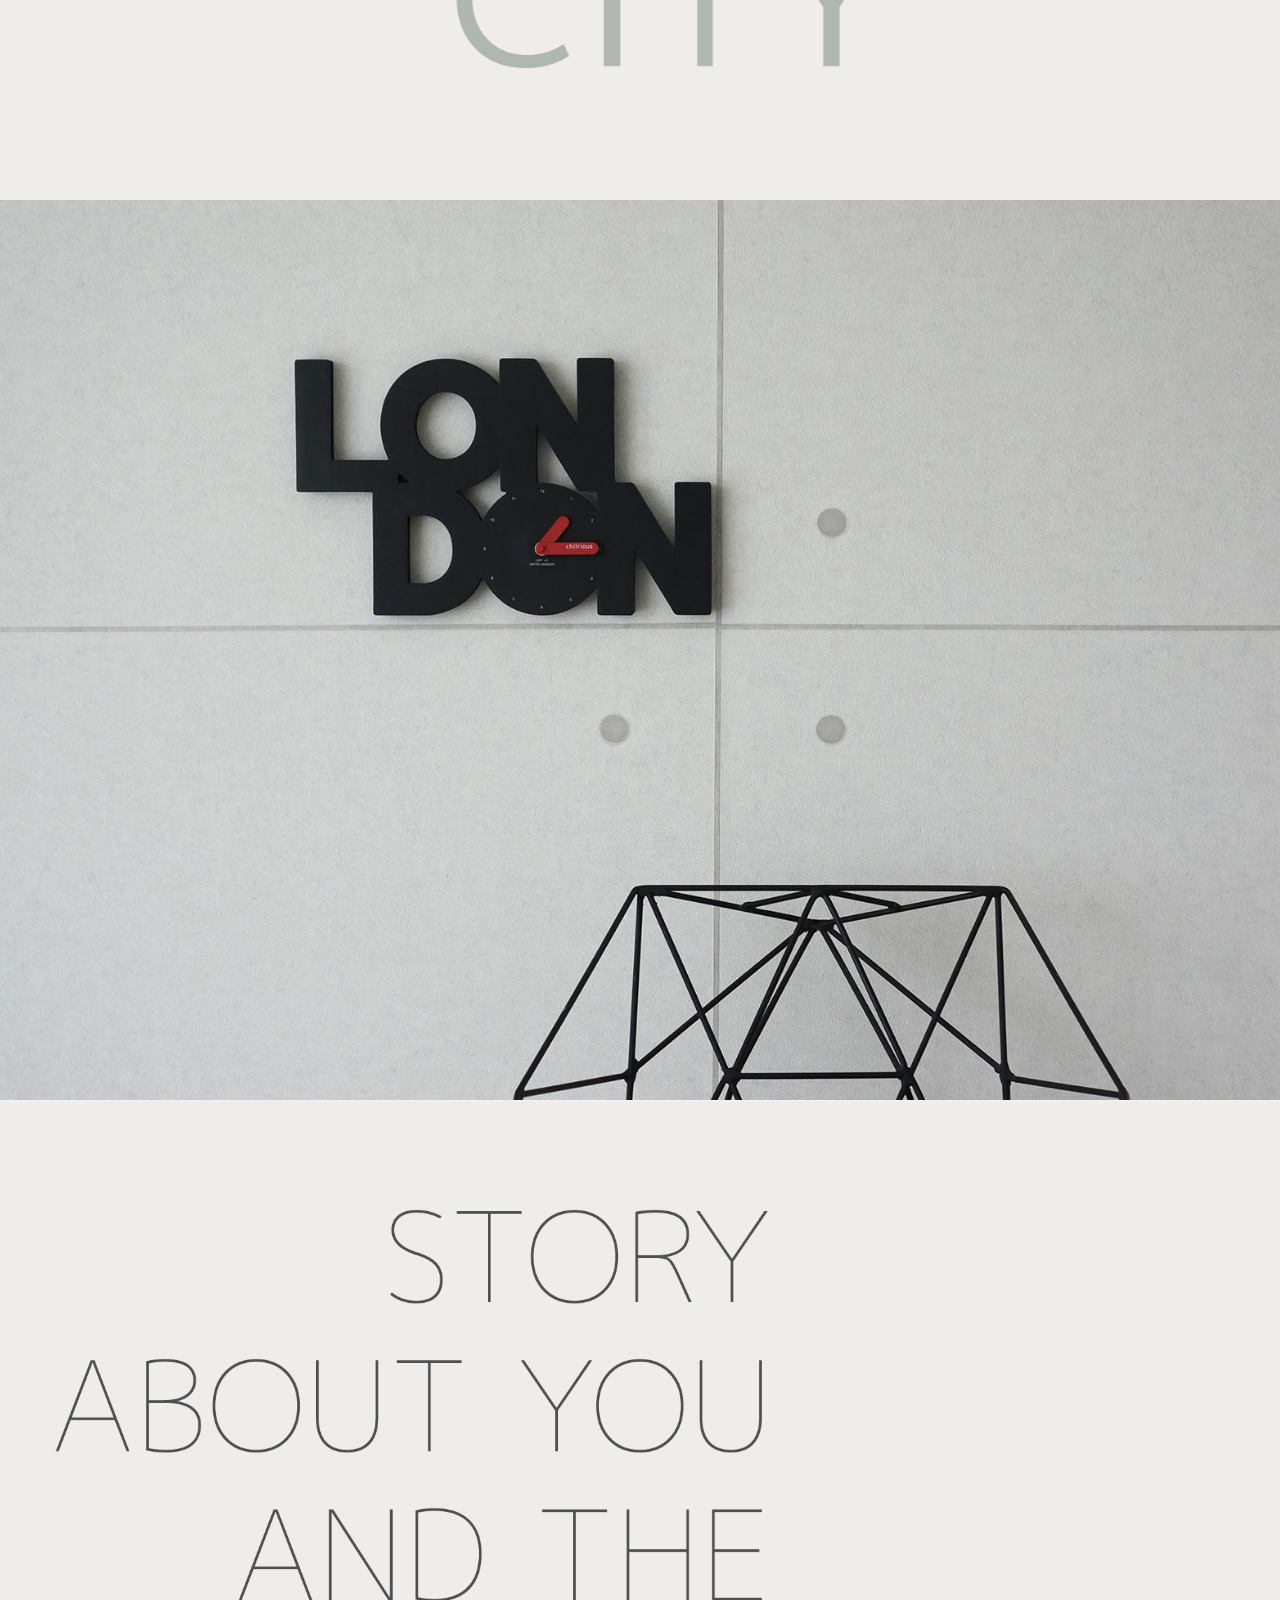
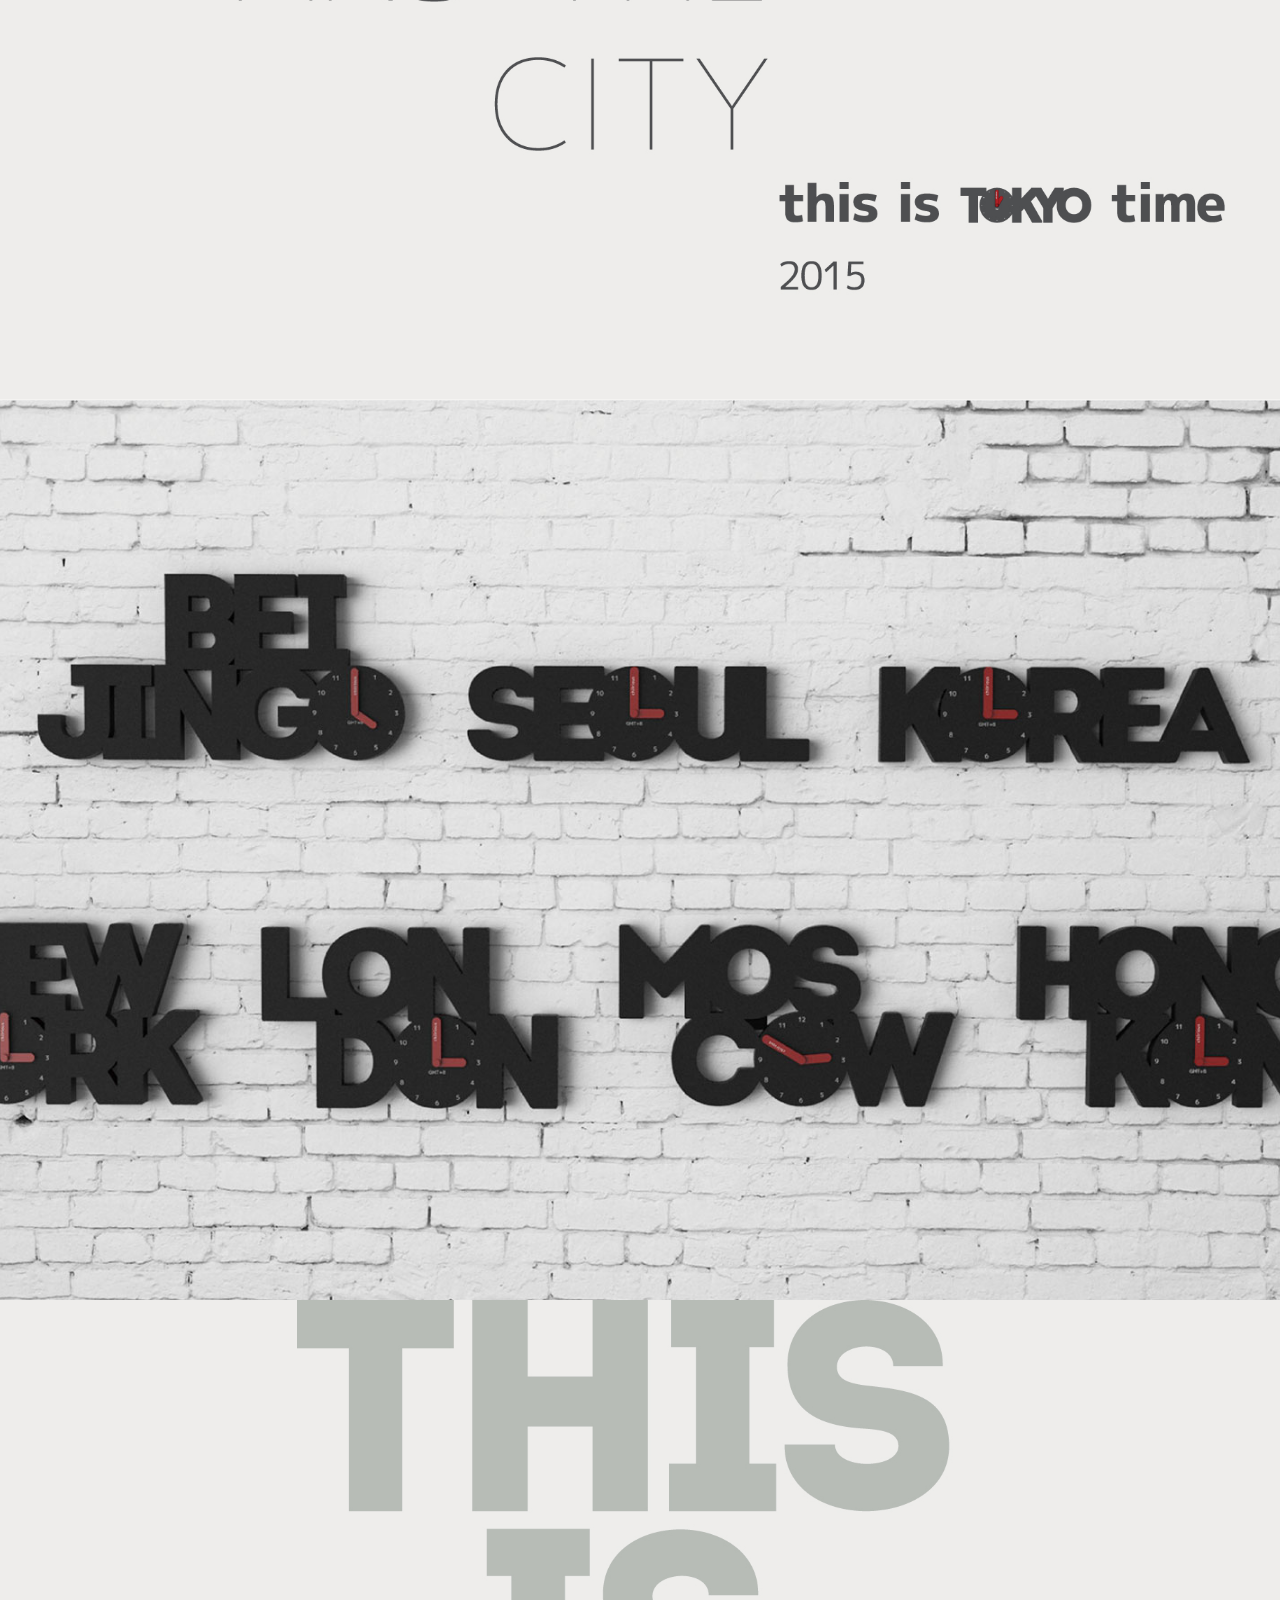
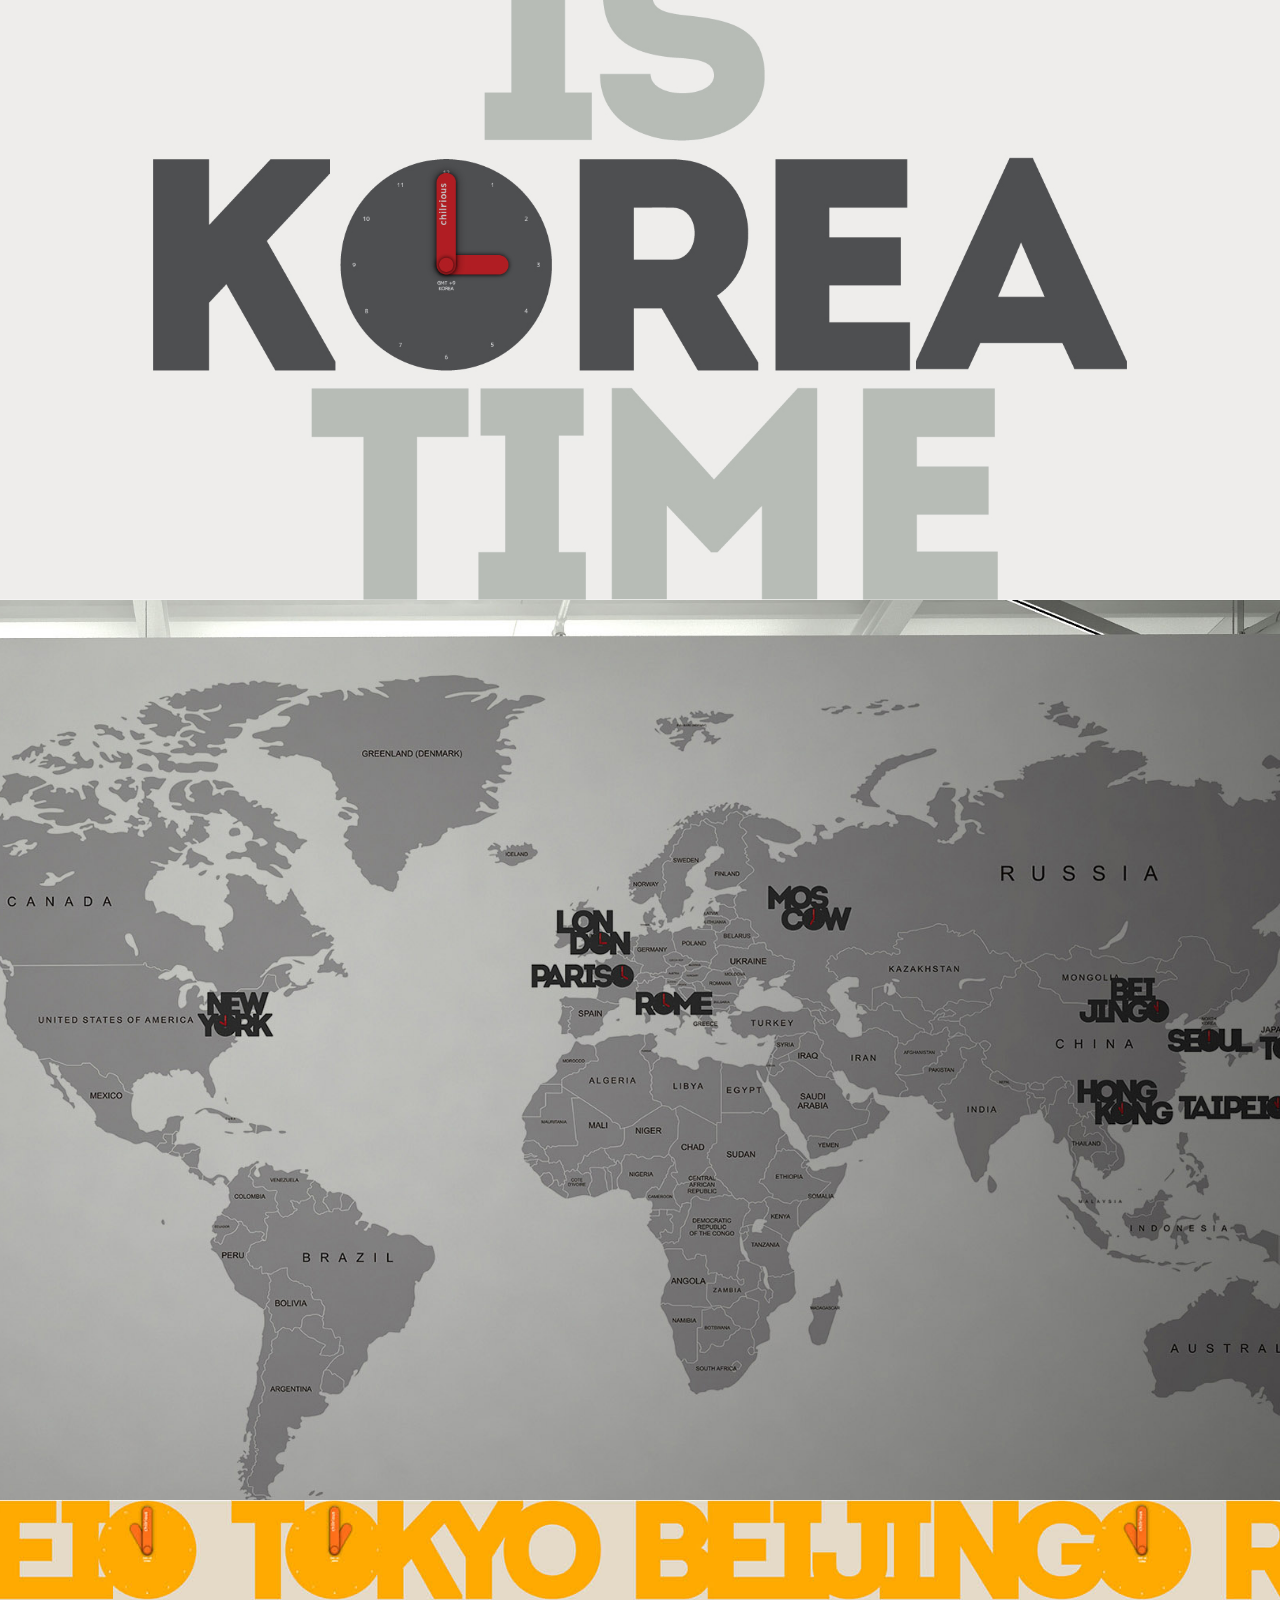
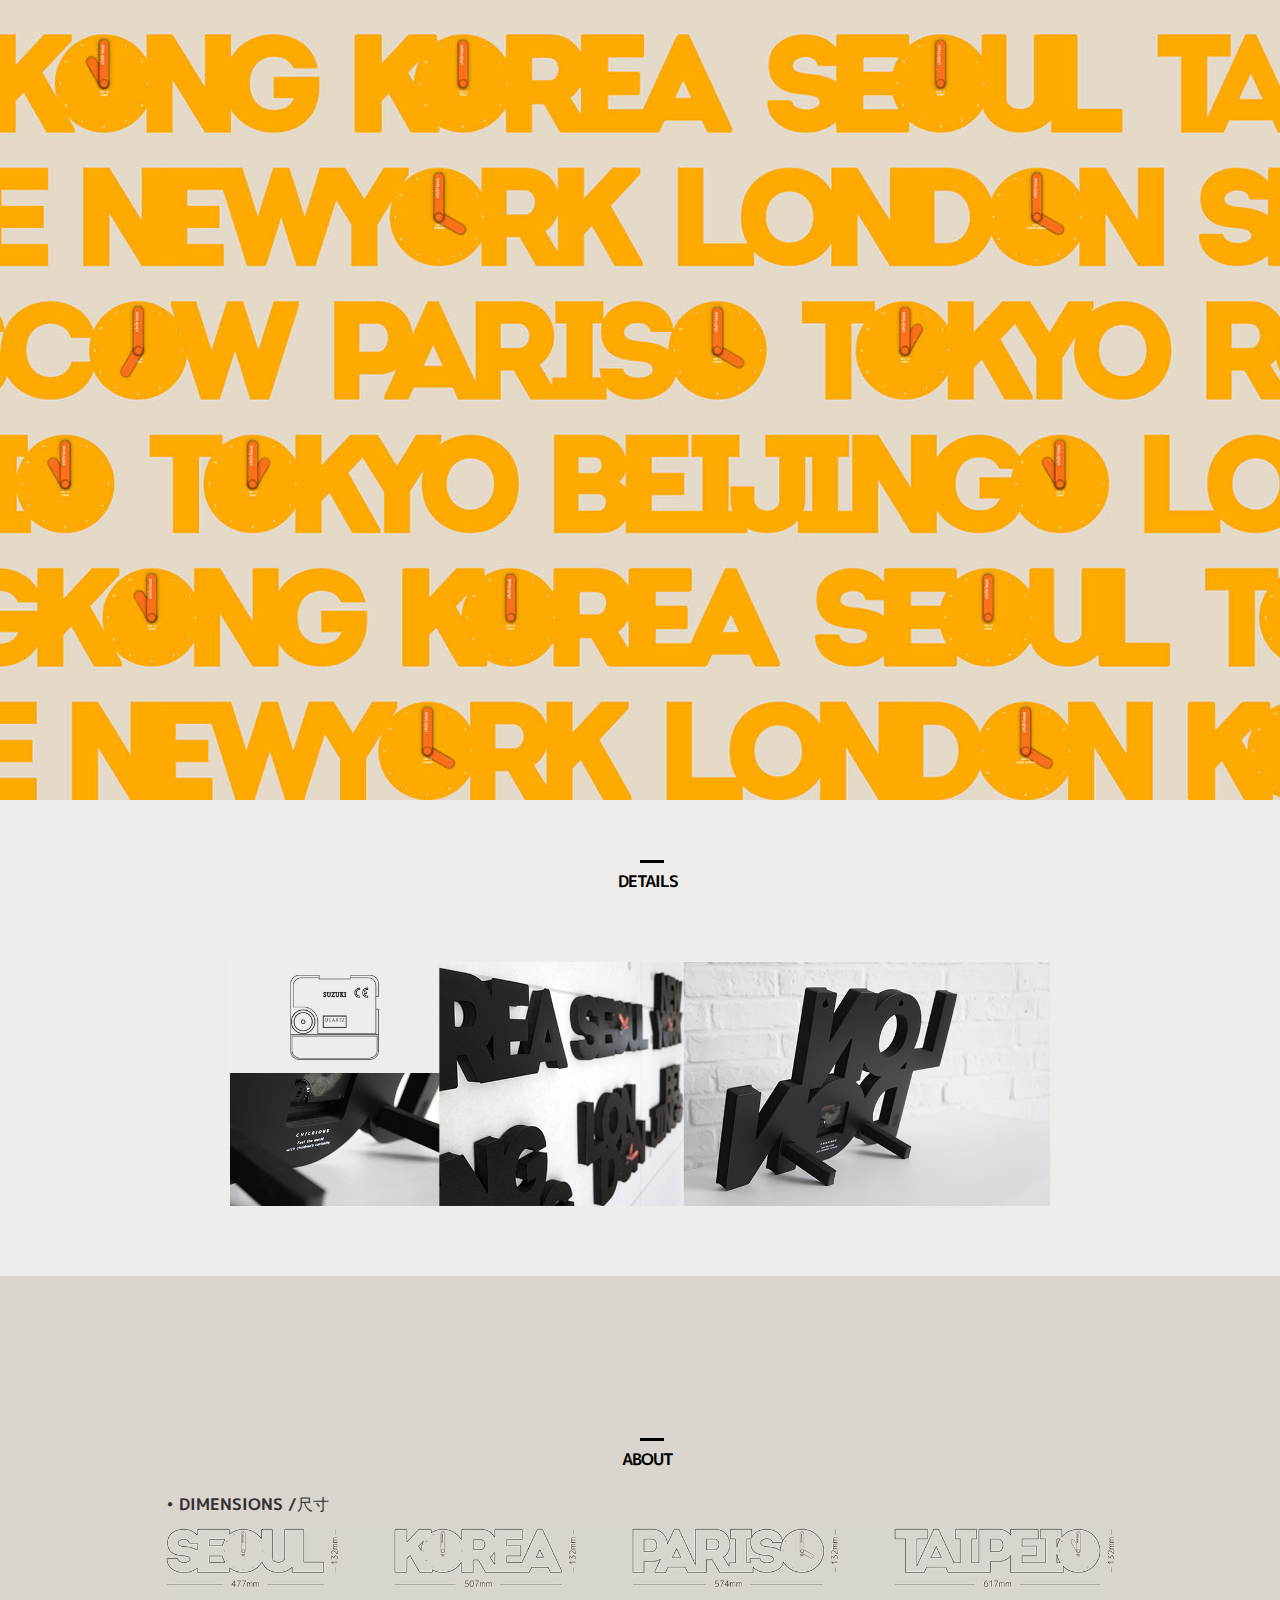
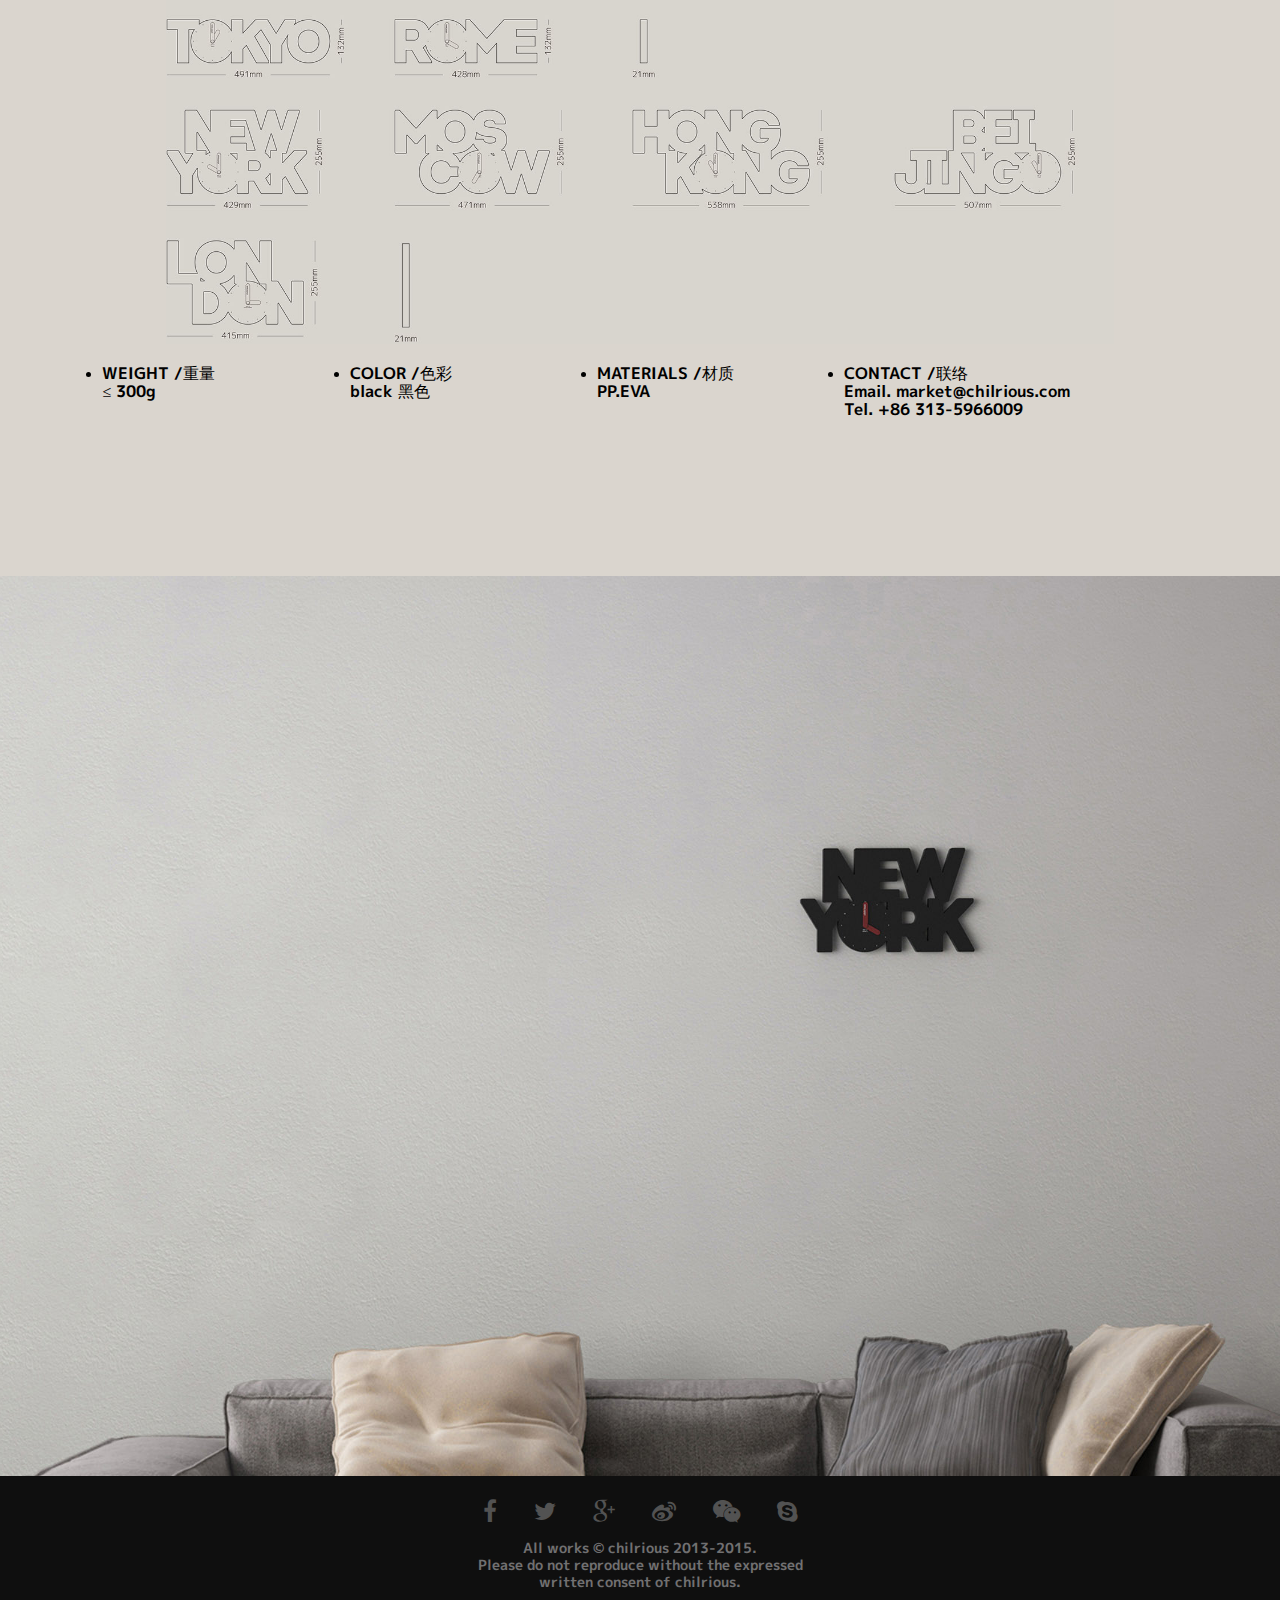
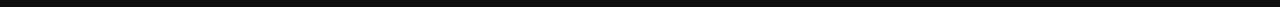
==== commit 639a4c51: "首页和产品页自适应优化" ====
--- a/cityclock.html
+++ b/cityclock.html
@@ -9,20 +9,26 @@
     <link rel="shortcut icon" href="favicon.jpg"/>
 
     <link rel="stylesheet" href="styles/fonts.css"/>
-    <link rel="stylesheet" href="styles/products.css"/>
     <link rel="stylesheet" href="styles/default.css"/>
     <link rel="stylesheet" href="styles/common.css"/>
+    <!-- private css -->
+    <link rel="stylesheet" href="styles/products.css"/>
+    <link rel="stylesheet" href="styles/media-queries-products.css"/>
 </head>
 <body>
 
 <header class="product-head">
     <div class="logo"><img src="images/logo.png"></div>
-    <ul class="product-navi">
-        <li class="go-top"><a href="###">HOME</a></li>
-        <li><a href="page.html">SHOP</a></li>
-        <li><a href="http://www.chilrious.net">CHILRIOUS</a></li>
-        <li><a href="###" class="clock-botton"><img src="images/clock.png"/> </a></li>
-    </ul>
+    <nav id="nav-wrap" style="display: block;" class="">
+        <a class="mobile-btn" href="#nav-wrap" title="Show navigation">Show navigation</a>
+        <a class="mobile-btn" href="#views" title="Hide navigation">Hide navigation</a>
+        <ul id="nav" class="product-navi">
+            <li class="go-top"><a href="###">HOME</a></li>
+            <li><a href="page.html">SHOP</a></li>
+            <li><a href="http://www.chilrious.net">CHILRIOUS</a></li>
+            <li><a href="###" class="clock-botton"><img src="images/clock.png"/> </a></li>
+        </ul>
+    </nav>
 </header>
 
 <div class="section section-1">
@@ -49,12 +55,15 @@
 <div class="section section-8"></div>
 <div class="section section-9">
     <h1 class="head-line">&emsp;details</h1>
+
     <div><img src="images/product-detail.jpg"/></div>
 </div>
 <div class="section section-10">
     <div class="section-10-content">
         <h1 class="head-line">&emsp;about</h1>
+
         <h2>&bull; dimensions /尺寸</h2>
+
         <p><img src="images/dimension-clock.jpg"/></p>
         <ul>
             <li>WEIGHT /重量<br/>&le; 300g</li>
@@ -101,7 +110,6 @@
 </div>
 
 <script src="scripts/jquery-1.10.2.min.js"></script>
-<script src="scripts/jquery.fullPage.min.js"></script>
 <script src="scripts/product.js"></script>
 </body>
 </html>--- a/styles/common.css
+++ b/styles/common.css
@@ -221,4 +221,18 @@
     -o-transition: all .3s ease-in-out;
     transition: all .3s ease-in-out;
 }
-header .scrolldown a:hover { color: #11ABB0; }+header .scrolldown a:hover { color: #11ABB0; }
+
+
+/* footer
+  -------------------------------------------------------------------------- */
+
+@media only screen and (max-width: 480px) {
+    footer .social-links {
+        font-size: 20px;
+    }
+
+    footer .copyright {
+        font-size: 12px;
+    }
+}--- a/styles/products.css
+++ b/styles/products.css
@@ -3,9 +3,12 @@
 }
 
 body{
-    font-family: 'mplus-1p-bold','SimHei';
-}
-
+    font-family: 'mplus-1p-bold','SimHei', serif;
+}
+
+#nav-wrap> a {
+    display: none;
+}
 
 /* section 通用 */
 .section{
--- a/styles/media-queries-products.css
+++ b/styles/media-queries-products.css
@@ -0,0 +1,174 @@
+@media only screen and (min-width: 400px) and (max-width: 480px) {
+    html {
+        font-size: 20px;
+    }
+}
+
+@media only screen and (min-width: 360px) and (max-width: 399px) {
+    html {
+        font-size: 18px;
+    }
+}
+
+@media only screen and (min-width: 330px) and (max-width: 359px) {
+    html {
+        font-size: 16px;
+    }
+}
+
+@media only screen and (max-width: 329px) {
+    html {
+        font-size: 14px;
+    }
+}
+
+/* mobile narrow
+  -------------------------------------------------------------------------- */
+@media only screen and (max-width: 760px) {
+    .section-10 ul {
+        list-style-type: none;
+    }
+}
+
+@media only screen and (max-width: 480px) {
+    .section-1-content h1 {
+        font-size: 2.4rem;
+        font-weight: 700;
+    }
+
+    .section-1-content p {
+        font-size: 1.7rem;
+    }
+
+    /* 汉堡菜单 */
+    #nav-wrap {
+        font: 12px 'opensans-bold', sans-serif;
+        background: transparent !important;
+        letter-spacing: 1px;
+        width: auto;
+        position: fixed;
+        top: 0;
+        right: 0;
+    }
+
+    #nav-wrap > a {
+        width: 48px;
+        height: 48px;
+        text-align: left;
+        background-color: #CC5200;
+        position: relative;
+        border: none;
+        float: right;
+        font: 0/0 a;
+        text-shadow: none;
+        color: transparent;
+        top: 0;
+        right: 30px;
+    }
+
+    #nav-wrap > a:before,
+    #nav-wrap > a:after {
+        position: absolute;
+        border: 2px solid #fff;
+        top: 35%;
+        left: 25%;
+        right: 25%;
+        content: '';
+    }
+
+    #nav-wrap > a:after {
+        top: 60%;
+    }
+
+    /* toggle buttons */
+    #nav-wrap:not( :target ) > a:first-of-type,
+    #nav-wrap:target > a:last-of-type {
+        display: block;
+    }
+
+    /* hide menu panel */
+    #nav-wrap ul#nav {
+        height: auto;
+        display: none;
+        clear: both;
+        width: auto;
+        float: right;
+
+        position: relative;
+        top: 0;
+        right: 0;
+    }
+
+    /* display menu panels */
+    #nav-wrap:target > ul#nav {
+        display: block;
+        padding: 20px;
+        background: #1f2024;
+        margin: 0 30px;
+        clear: both;
+    }
+
+    ul#nav li {
+        display: block;
+        height: auto;
+        margin: 0 auto;
+        padding: 0 4%;
+        text-align: left;
+        border-bottom: 1px solid #2D2E34;
+        border-bottom-style: dotted;
+    }
+
+    ul#nav li a {
+        display: block;
+        padding: 0;
+        margin: 12px 0;
+        line-height: 16px; /* reset line-height from 48px */
+        border: none;
+    }
+
+    .product-navi li {
+        float: none;
+    }
+
+    .product-navi li:last-child:before {
+        content: '';
+        background-color: transparent;
+    }
+
+    .clock-botton {
+        text-align: center;
+    }
+
+    /* 主体section部分 */
+    .section-10 ul li {
+        width: 100%;
+        float: none;
+    }
+
+    .section-10 ul li:last-child {
+        width: 100%;
+    }
+
+}
+
+/* 划出的时钟 */
+@media only screen and (max-width: 340px) {
+    .slide-timer {
+        right: -320px;
+        width: 320px;
+        font-size: 0.9rem;
+    }
+
+    .timer-list li {
+        width: 160px;
+        margin: 0 0 1rem 0.2rem;
+    }
+}
+
+
+
+
+
+
+
+
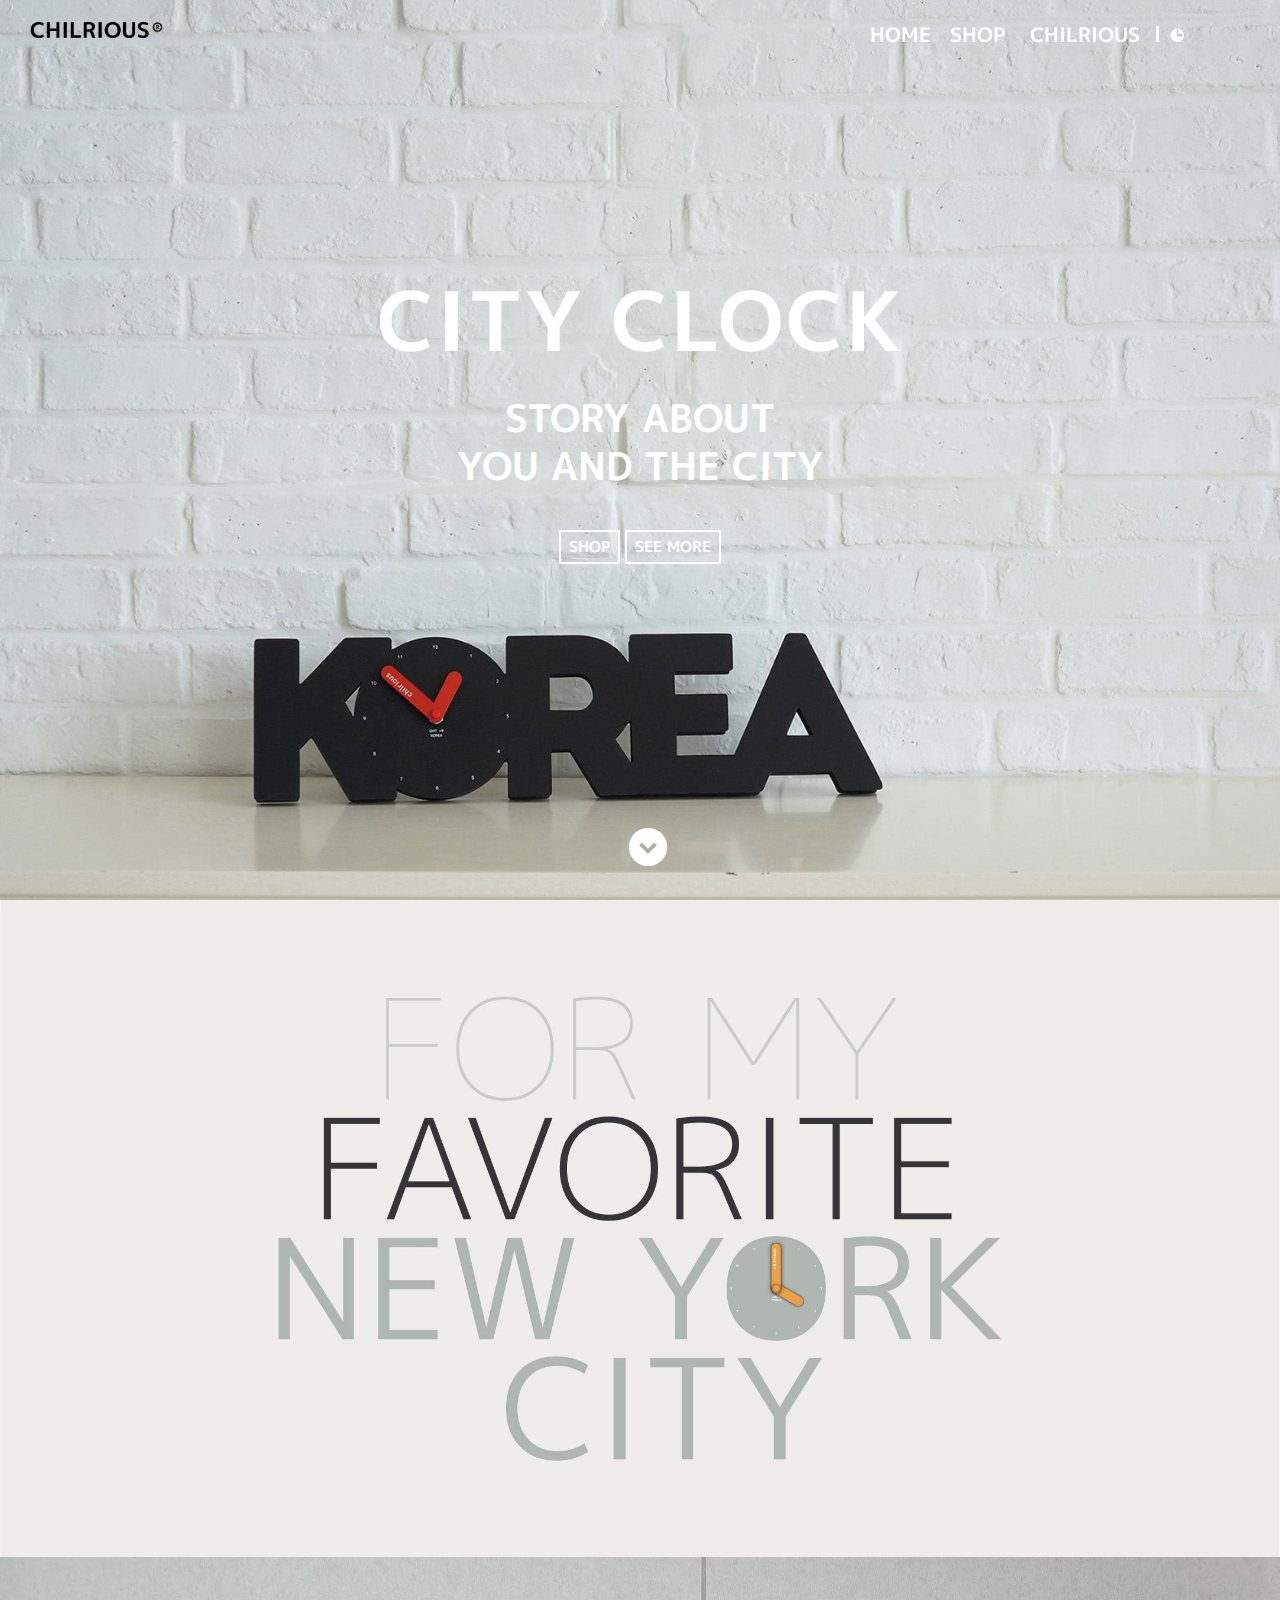
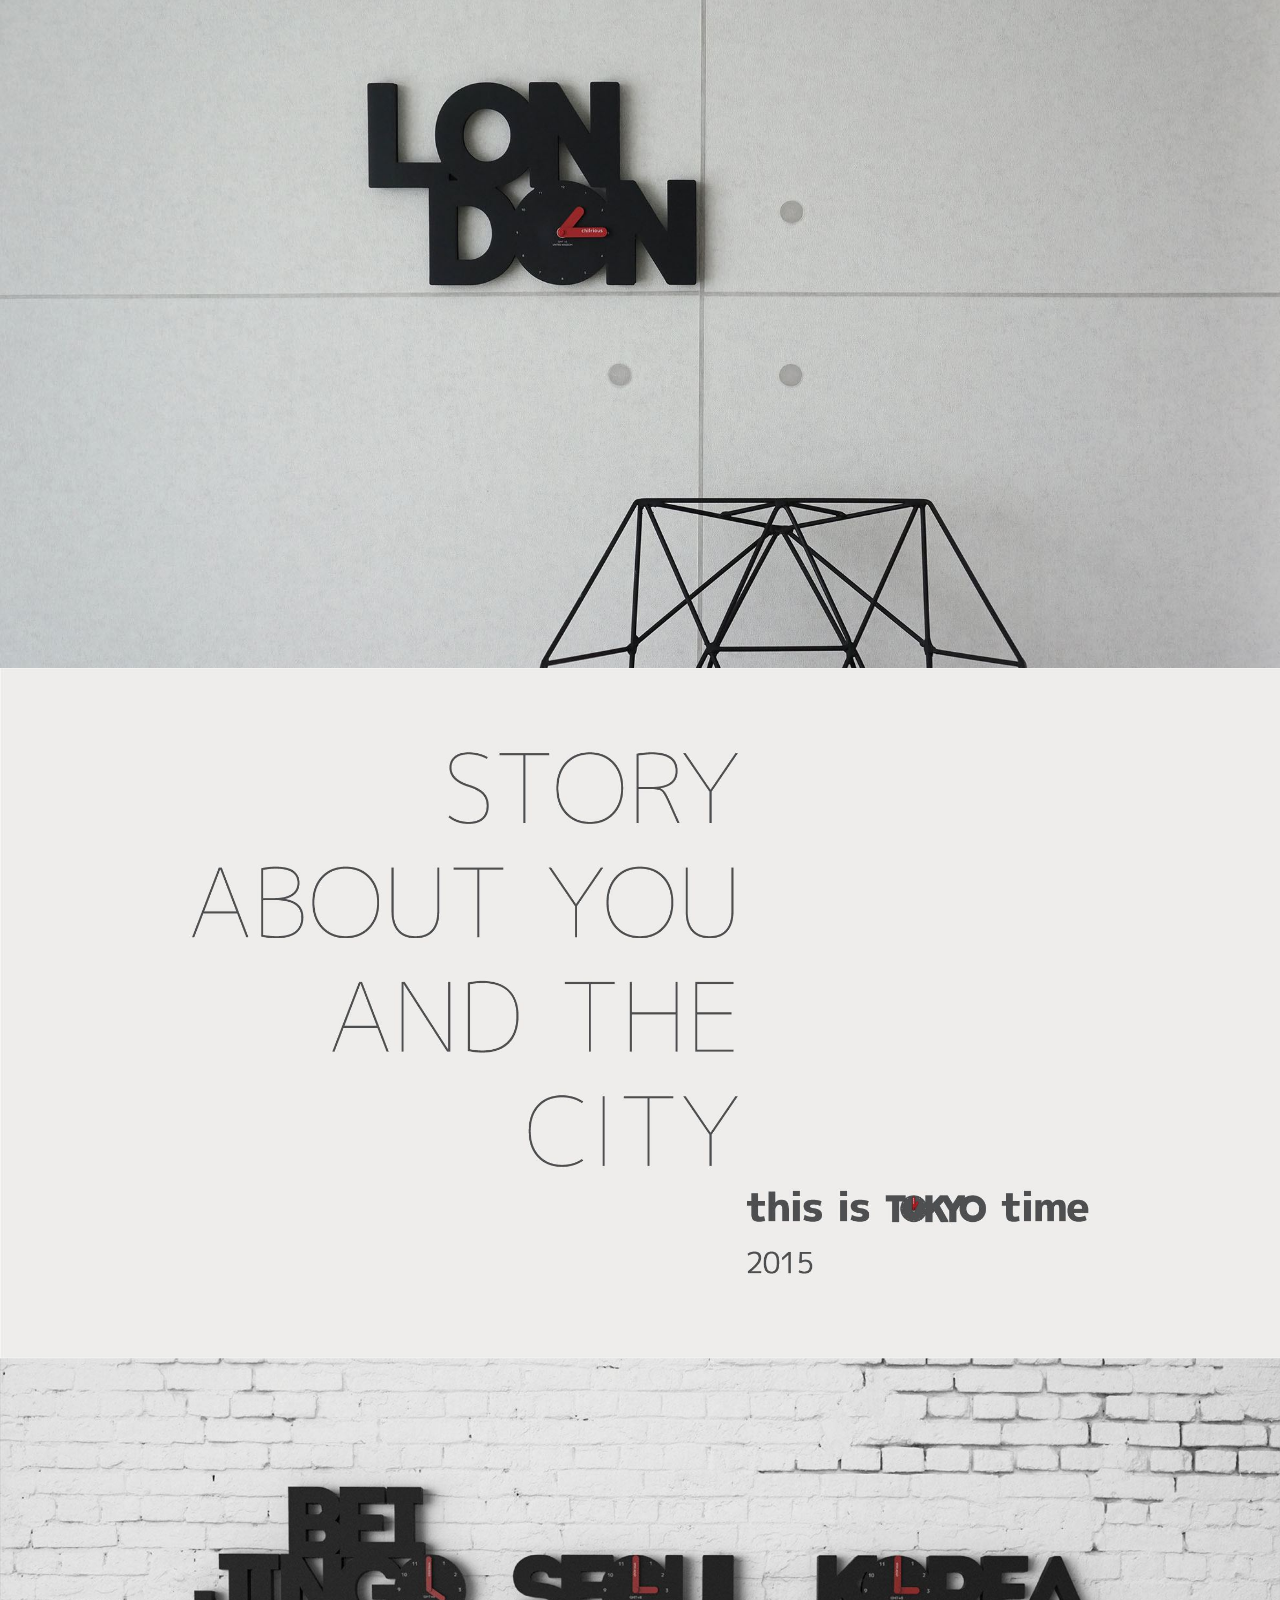
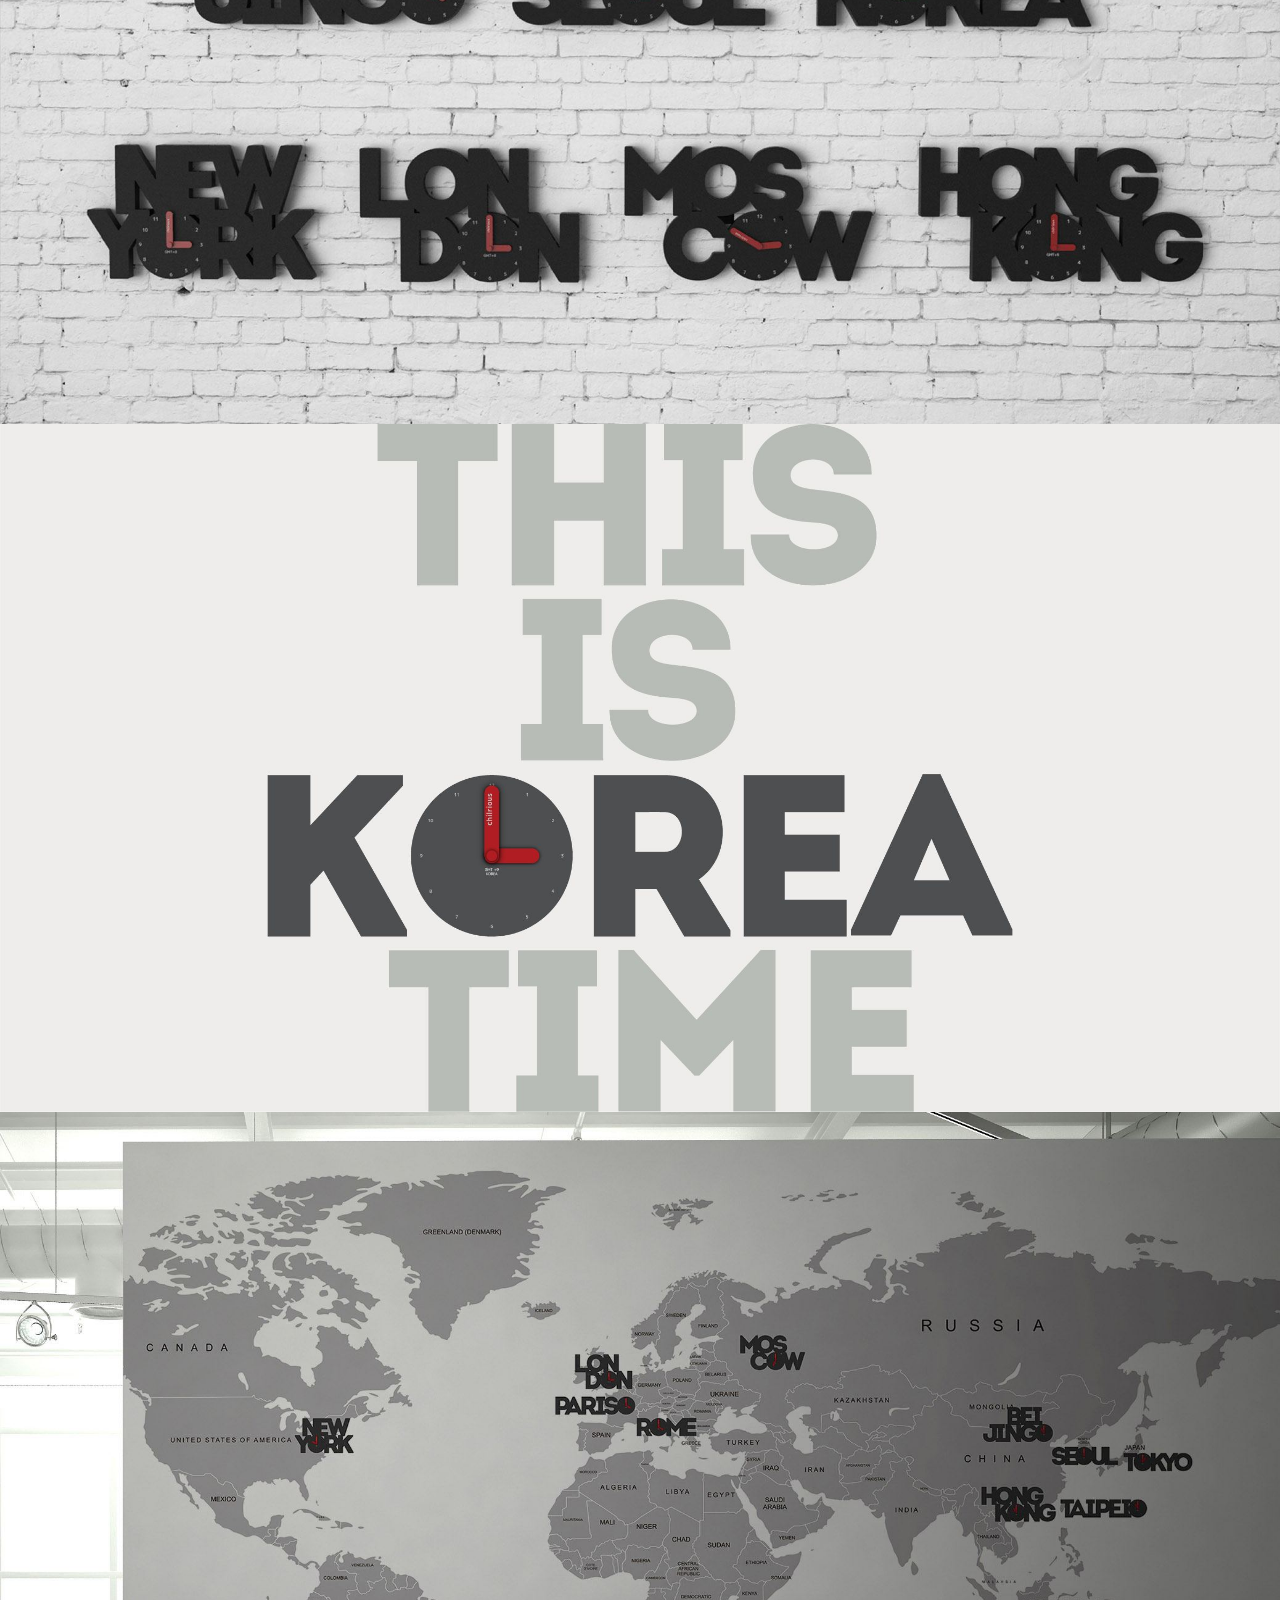
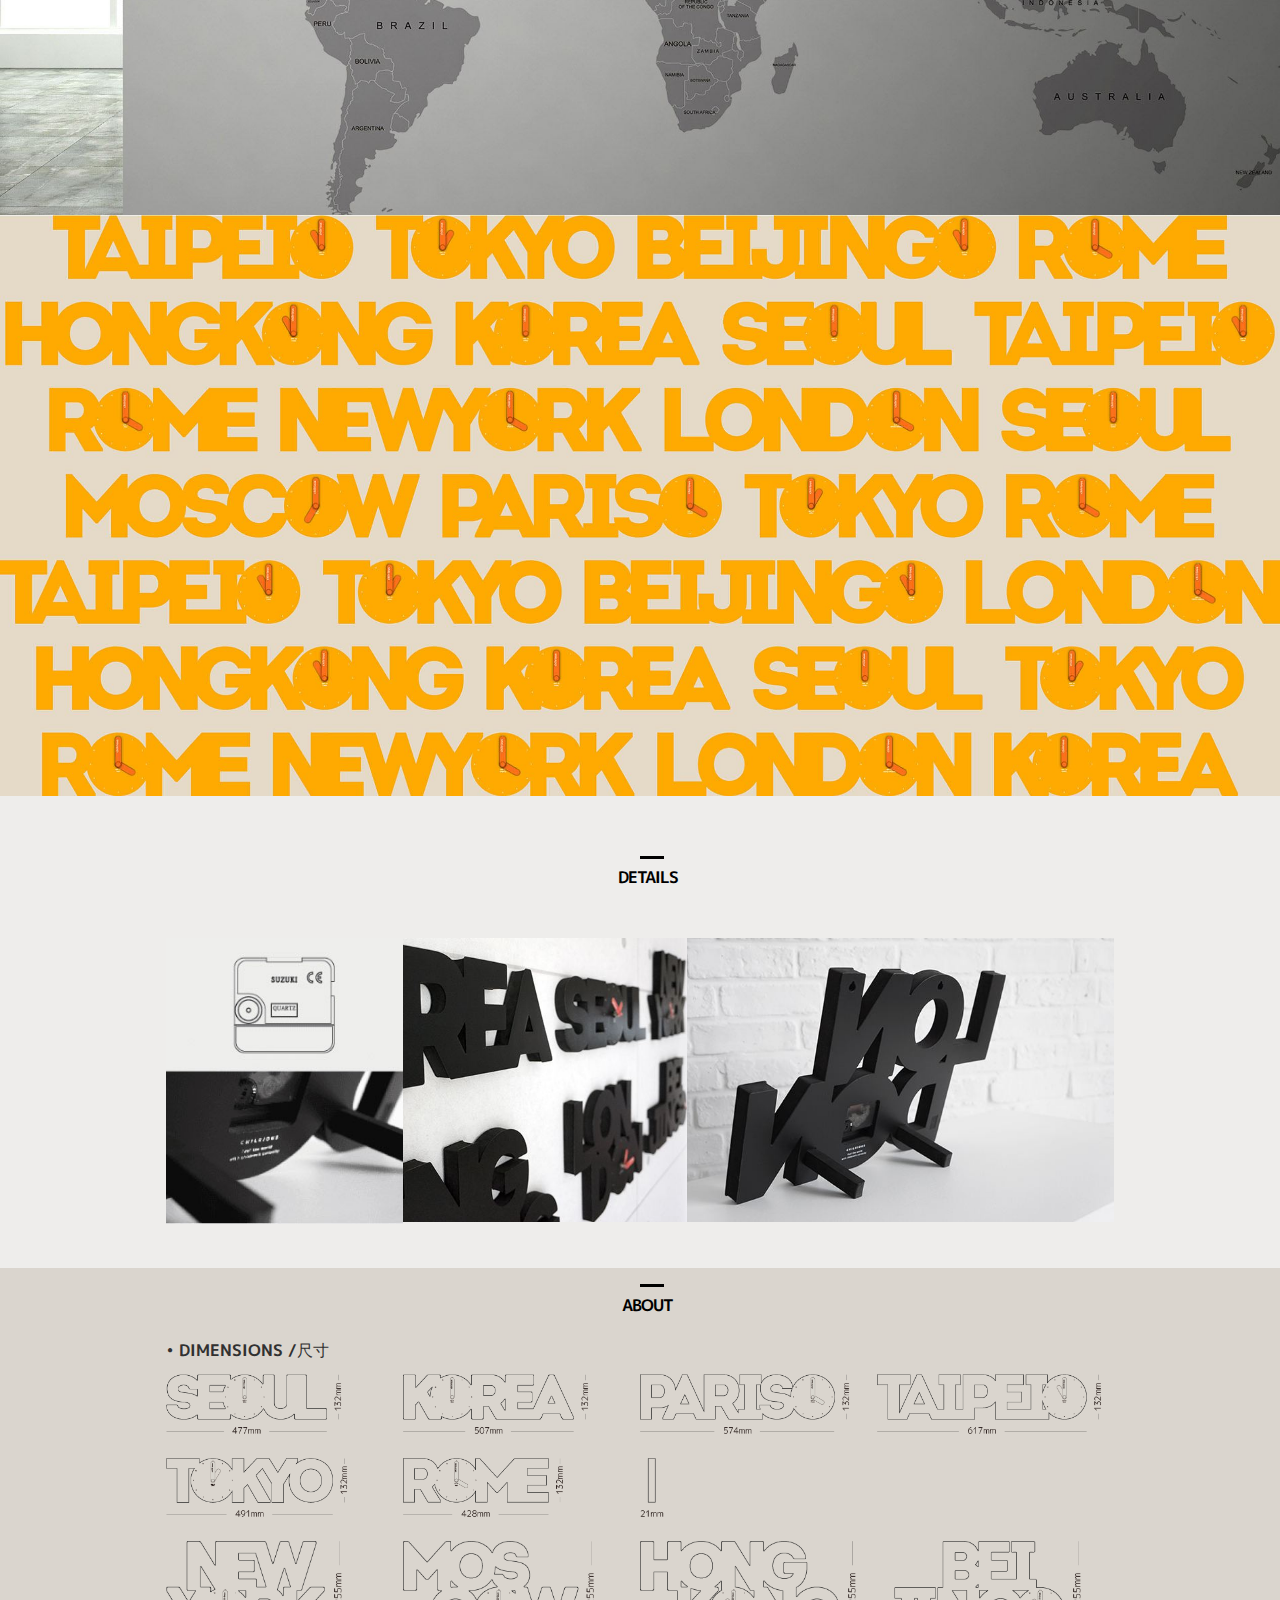
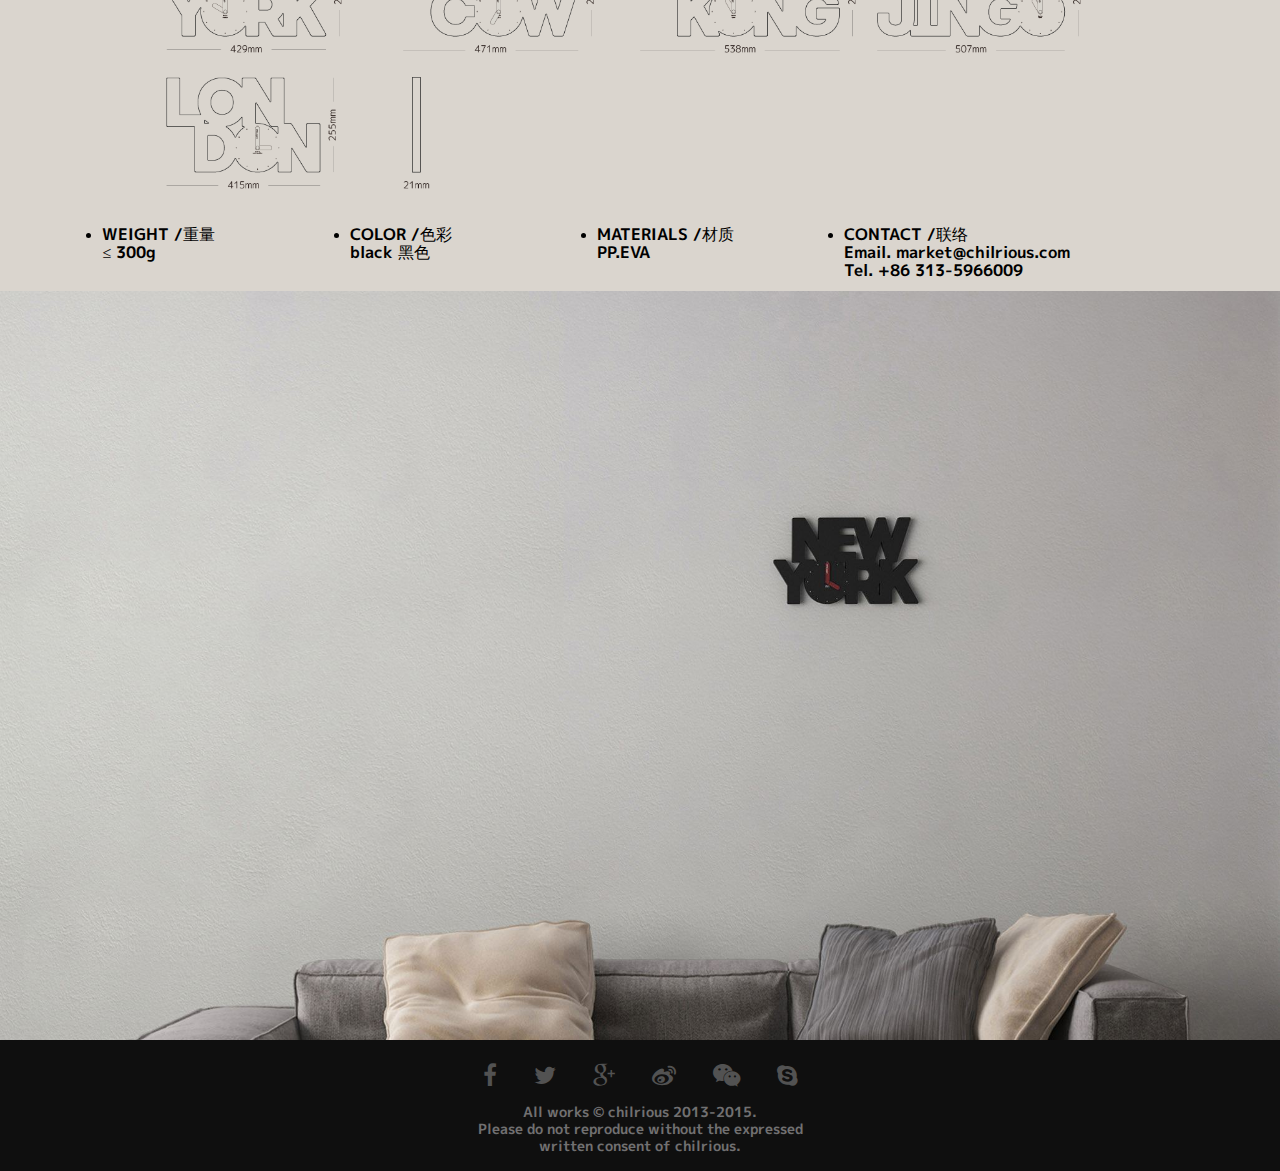
==== commit ff5e8dd6: "update mobile version" ====
--- a/cityclock.html
+++ b/cityclock.html
@@ -10,10 +10,10 @@
 
     <link rel="stylesheet" href="styles/fonts.css"/>
     <link rel="stylesheet" href="styles/default.css"/>
-    <link rel="stylesheet" href="styles/common.css"/>
+    <link rel="stylesheet" href="styles/common.css?v=1"/>
     <!-- private css -->
-    <link rel="stylesheet" href="styles/products.css"/>
-    <link rel="stylesheet" href="styles/media-queries-products.css"/>
+    <link rel="stylesheet" href="styles/products.css?v=1"/>
+    <link rel="stylesheet" href="styles/media-queries-products.css?v=1"/>
 </head>
 <body>
 
@@ -46,26 +46,64 @@
         <a class="smoothscroll"><i class="icon-down-circle"></i></a>
     </p>
 </div>
-<div class="section section-2"></div>
-<div class="section section-3"></div>
-<div class="section section-4"></div>
-<div class="section section-5"></div>
-<div class="section section-6 section-height"></div>
-<div class="section section-7"></div>
-<div class="section section-8"></div>
+<div class="section section-2">
+    <img src="images/section-2-bg.jpg">
+</div>
+<div class="section section-3">
+    <img src="images/section-3-bg.jpg">
+</div>
+<div class="section section-4">
+    <img src="images/section-4-bg.jpg">
+</div>
+<div class="section section-5">
+    <img src="images/section-5-bg.jpg">
+</div>
+<div class="section section-6">
+    <img src="images/section-6-bg.jpg">
+</div>
+<div class="section section-7">
+    <img src="images/section-7-bg.jpg">
+</div>
+<div class="section section-8">
+    <img src="images/section-8-bg.jpg">
+</div>
 <div class="section section-9">
     <h1 class="head-line">&emsp;details</h1>
 
-    <div><img src="images/product-detail.jpg"/></div>
+    <ul class="detail-img-list">
+        <li class="detail-img-1">
+            <img src="images/product-detail-1.jpg"/>
+        </li>
+        <li class="detail-img-2">
+            <img src="images/product-detail-2.jpg"/>
+        </li>
+        <li class="detail-img-3">
+            <img src="images/product-detail-3.jpg"/>
+        </li>
+    </ul>
 </div>
 <div class="section section-10">
     <div class="section-10-content">
         <h1 class="head-line">&emsp;about</h1>
 
         <h2>&bull; dimensions /尺寸</h2>
-
-        <p><img src="images/dimension-clock.jpg"/></p>
-        <ul>
+        <ul class="size-list">
+            <li class="size-1 size-type-1"></li>
+            <li class="size-2 size-type-1"></li>
+            <li class="size-3 size-type-1"></li>
+            <li class="size-4 size-type-1"></li>
+            <li class="size-5 size-type-1"></li>
+            <li class="size-6 size-type-1"></li>
+            <li class="size-7 size-type-1"></li>
+            <li class="size-null size-type-1"></li>
+            <li class="size-8 size-type-2"></li>
+            <li class="size-9 size-type-2"></li>
+            <li class="size-10 size-type-2"></li>
+            <li class="size-11 size-type-2"></li>
+            <li class="size-12 size-type-2"></li>
+            <li class="size-13 size-type-2"></li>
+        </ul>
+        <ul class="info-list">
             <li>WEIGHT /重量<br/>&le; 300g</li>
             <li>COLOR /色彩<br/> black 黑色</li>
             <li>MATERIALS /材质<br/>PP.EVA</li>
@@ -74,7 +112,9 @@
         </ul>
     </div>
 </div>
-<div class="section section-11 section-bg-bottom"></div>
+<div class="section section-11 section-bg-bottom">
+    <img src="images/section-11-bg.jpg">
+</div>
 
 <footer>
 
@@ -99,8 +139,6 @@
 
         </div>
 
-        <!--<div id="go-top"><a class="smoothscroll" title="Back to Top" href="#"><i class="icon-up-open"></i></a></div>-->
-
     </div>
 
 </footer>
--- a/styles/common.css
+++ b/styles/common.css
@@ -54,6 +54,7 @@
 /* ------------------------------------------------------------------ */
 
 footer {
+    background: #0f0f0f;
     padding-top: 20px;
     padding-bottom: 16px;
     color: #303030;
--- a/styles/products.css
+++ b/styles/products.css
@@ -13,18 +13,18 @@
 /* section 通用 */
 .section{
     width: 100%;
-    height: 100%;
     text-align: center;
     background-size: cover;
     background-position: center;
     overflow: hidden;
     background-repeat: no-repeat;
 }
-.section-height {
-    background-size: auto 100%;
-}
 .section-bg-bottom {
     background-position: center bottom;
+}
+.section > img {
+    display: block;
+    width: 100%;
 }
 
 
@@ -44,8 +44,10 @@
 /* section 1 */
 .section-1{
     position: relative;
-    background-image: url(../images/section-1-bg.jpg);
-    color: #fff;
+    height: 100%;
+    color: #fff;
+    background: url(../images/section-1-bg.jpg) no-repeat center;
+    background-size: cover;
 }
 .section-1-content {
     position: absolute;
@@ -92,11 +94,6 @@
     background-color: transparent;
 }
 
-/* section 2 */
-.section-2{
-    background-image: url(../images/section-2-bg.jpg);
-    color: #fff;
-}
 /* section 3 */
 .section-3{
     background-image: url(../images/section-3-bg.jpg);
@@ -128,8 +125,31 @@
     background: #eeedeb;
 }
 .section-9 div {
-    width: 64%;
-    margin: 60px auto;
+    width: 74%;
+    margin: auto;
+}
+.section-9 .detail-img-list {
+    width: 74%;
+    margin: 4rem auto;
+    overflow: hidden;
+}
+.detail-img-list li {
+    float: left;
+    height: 100%;
+    margin-bottom: 0;
+}
+.detail-img-list li img {
+    width: 100%;
+    height: auto;
+}
+.detail-img-list .detail-img-1 {
+    width: 25%;
+}
+.detail-img-list .detail-img-2 {
+    width: 30%;
+}
+.detail-img-list .detail-img-3 {
+    width: 45%;
 }
 
 .section-10{
@@ -147,6 +167,62 @@
     width: 74%;
     margin-left: auto;
     margin-right: auto;
+}
+.size-list {
+    list-style: none;
+    width: 74%;
+    margin: auto;
+    overflow: hidden;
+}
+.size-list li {
+    float: left;
+    width: 25%;
+    height: 5rem;
+    margin-bottom: 2.2rem;
+    background-repeat: no-repeat;
+    background-size: auto 100%;
+    background-position: left;
+    list-style: none;
+}
+
+.size-list .size-1 {
+    background-image: url(../images/size-1.png);
+}
+.size-list .size-2 {
+    background-image: url(../images/size-2.png);
+}
+.size-list .size-3 {
+    background-image: url(../images/size-3.png);
+}
+.size-list .size-4 {
+    background-image: url(../images/size-4.png);
+}
+.size-list .size-5 {
+    background-image: url(../images/size-5.png);
+}
+.size-list .size-6 {
+    background-image: url(../images/size-6.png);
+}
+.size-list .size-7 {
+    background-image: url(../images/size-7.png);
+}
+.size-list .size-8 {
+    background-image: url(../images/size-8.png);
+}
+.size-list .size-9 {
+    background-image: url(../images/size-9.png);
+}
+.size-list .size-10 {
+    background-image: url(../images/size-10.png);
+}
+.size-list .size-11 {
+    background-image: url(../images/size-11.png);
+}
+.size-list .size-12 {
+    background-image: url(../images/size-12.png);
+}
+.size-list .size-13 {
+    background-image: url(../images/size-13.png);
 }
 
 h1.head-line {
@@ -186,17 +262,17 @@
     width: 100%;
     height: auto;
 }
-.section-10 ul {
+.section-10 .info-list {
     list-style-type: disc;
     color: #000;
     font-family: 'mplus-1p-bold','SimHei';
 }
-.section-10 ul li {
+.section-10 .info-list li {
     float: left;
     font-size: 16px;
     width: 23%;
 }
-.section-10 ul li:last-child {
+.section-10 .info-list li:last-child {
     width: 30%;
 }
 .section-11{
--- a/styles/media-queries-products.css
+++ b/styles/media-queries-products.css
@@ -28,17 +28,17 @@
     .section-10 ul {
         list-style-type: none;
     }
+    /* 手机里不需要下滑按钮 */
+    .scrolldown {
+        display: none;
+    }
+    /* 尺寸区域的分栏 */
+    .size-list li {
+        width: 50%;
+    }
 }
 
 @media only screen and (max-width: 480px) {
-    .section-1-content h1 {
-        font-size: 2.4rem;
-        font-weight: 700;
-    }
-
-    .section-1-content p {
-        font-size: 1.7rem;
-    }
 
     /* 汉堡菜单 */
     #nav-wrap {
@@ -126,6 +126,26 @@
         border: none;
     }
 
+
+    /*==============================================================*/
+    /* 首屏调整 */
+    .section-1-content {
+        height: 13rem;
+    }
+    .section-1-content h1 {
+        font-size: 2.4rem;
+        font-weight: 700;
+    }
+
+    .section-1-content p {
+        font-size: 1.6rem;
+        line-height: 1;
+    }
+    /* 更换section1背景 */
+    .section-1 {
+        background-image: url(../images/section-1-bg-m.jpg);
+    }
+
     .product-navi li {
         float: none;
     }
@@ -139,13 +159,41 @@
         text-align: center;
     }
 
+
+    /* detail区域自适应 */
+    .section-9 .detail-img-list {
+        margin-top: 1rem;
+    }
+    .section-9 .detail-img-list {
+        height: auto;
+    }
+    .section-9 .detail-img-list li {
+        width: 100%;
+        height: auto;
+    }
+
+    /* 尺寸区域的分栏 */
+    .size-list li {
+        width: 100%;
+    }
+    .size-null {
+        display: none;
+    }
+    .section-10 .info-list li {
+        float: none;
+    }
+
     /* 主体section部分 */
-    .section-10 ul li {
+    .info-list {
+        margin-left: 3rem;
+    }
+    .section-10 .info-list li {
         width: 100%;
         float: none;
-    }
-
-    .section-10 ul li:last-child {
+        margin-bottom: 1.2rem;
+    }
+
+    .section-10 .info-list li:last-child {
         width: 100%;
     }
 
